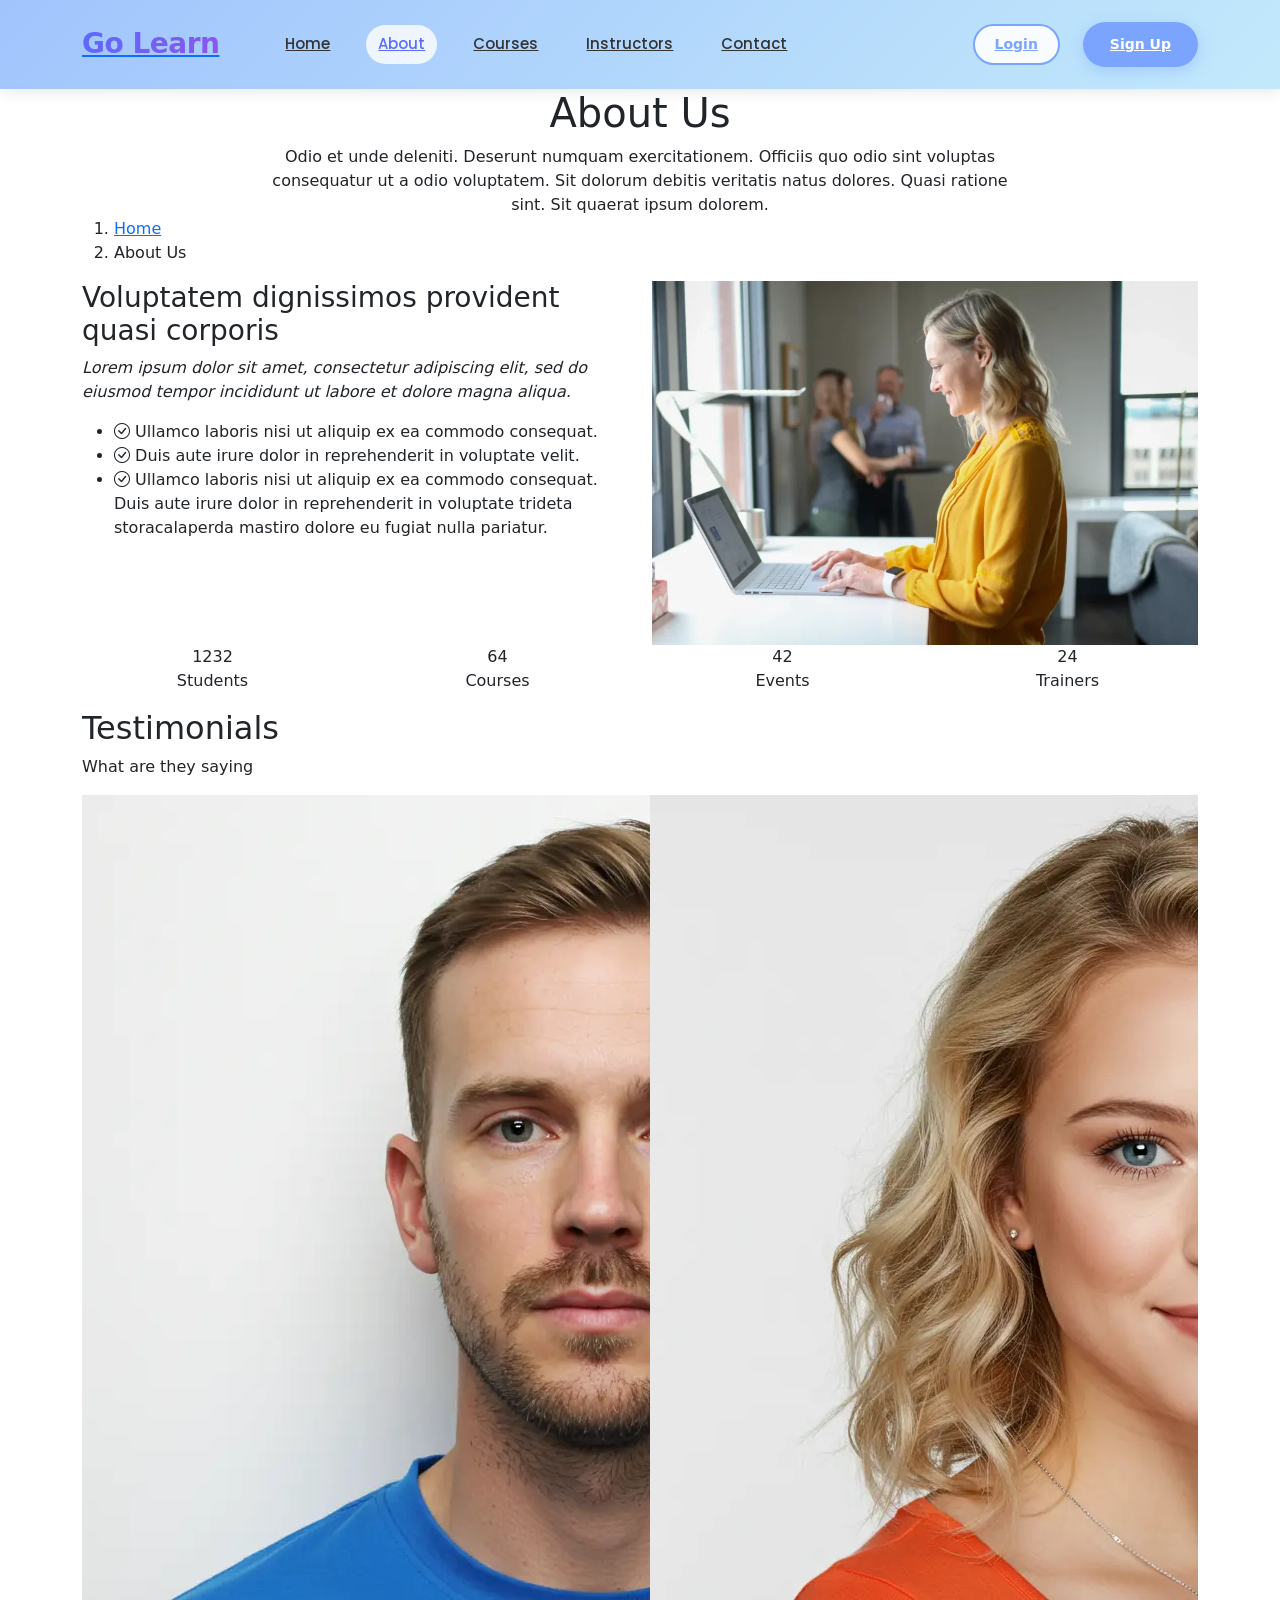
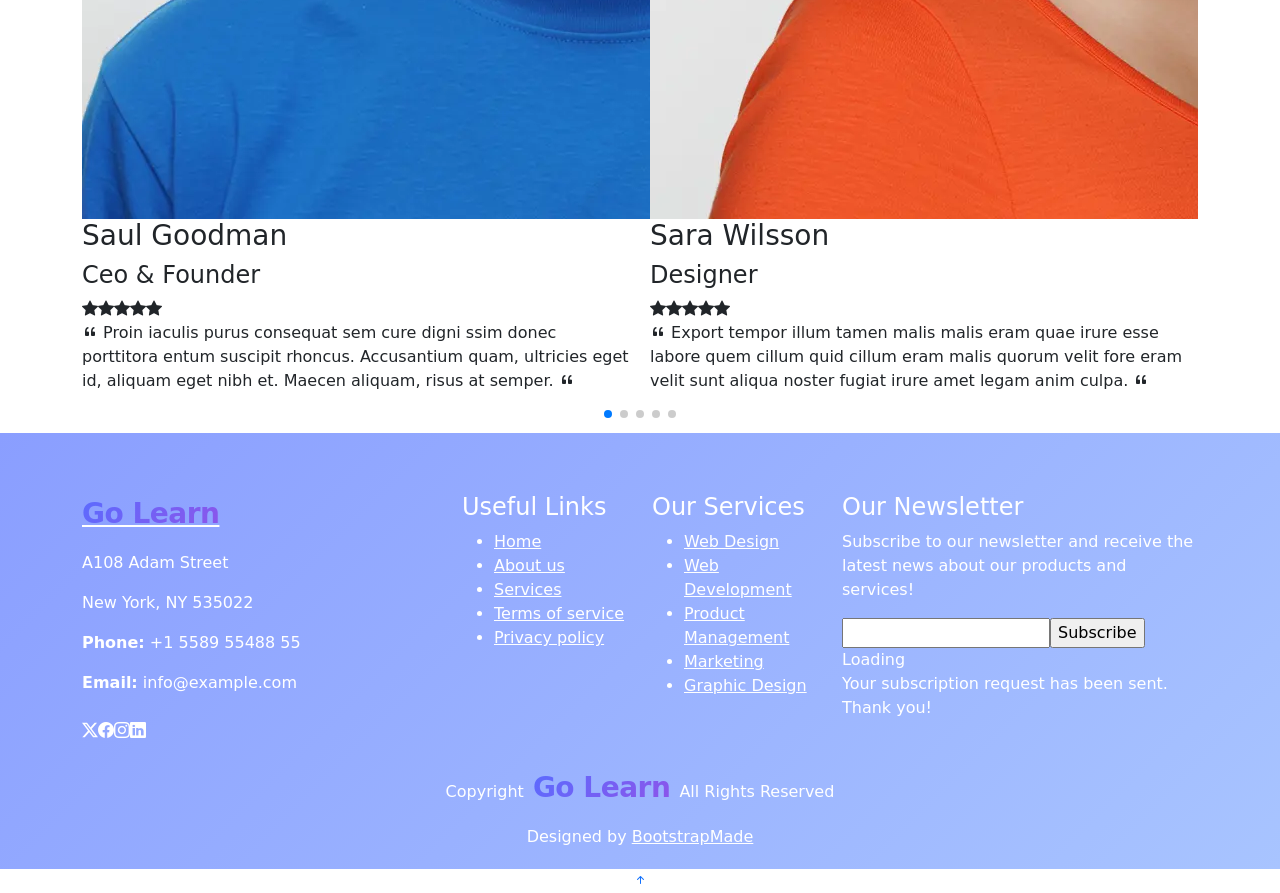
==== about.html @ d116681b "commit" ====
<!DOCTYPE html>
<html lang="en">

<head>
  <meta charset="utf-8">
  <meta content="width=device-width, initial-scale=1.0" name="viewport">
  <title>About - Mentor Bootstrap Template</title>
  <meta name="description" content="">
  <meta name="keywords" content="">

  <!-- Favicons -->
  <link href="assets/img/favicon.png" rel="icon">
  <link href="assets/img/apple-touch-icon.png" rel="apple-touch-icon">

  <!-- Fonts -->
  <link href="https://fonts.googleapis.com" rel="preconnect">
  <link href="https://fonts.gstatic.com" rel="preconnect" crossorigin>
  <link href="https://fonts.googleapis.com/css2?family=Open+Sans:ital,wght@0,300;0,400;0,500;0,600;0,700;0,800;1,300;1,400;1,500;1,600;1,700;1,800&family=Poppins:ital,wght@0,100;0,200;0,300;0,400;0,500;0,600;0,700;0,800;0,900;1,100;1,200;1,300;1,400;1,500;1,600;1,700;1,800;1,900&family=Raleway:ital,wght@0,100;0,200;0,300;0,400;0,500;0,600;0,700;0,800;0,900;1,100;1,200;1,300;1,400;1,500;1,600;1,700;1,800;1,900&display=swap" rel="stylesheet">

  <!-- Vendor CSS Files -->
  <link href="assets/vendor/bootstrap/css/bootstrap.min.css" rel="stylesheet">
  <link href="assets/vendor/bootstrap-icons/bootstrap-icons.css" rel="stylesheet">
  <link href="assets/vendor/aos/aos.css" rel="stylesheet">
  <link href="assets/vendor/glightbox/css/glightbox.min.css" rel="stylesheet">
  <link href="assets/vendor/swiper/swiper-bundle.min.css" rel="stylesheet">

  <!-- Main CSS File -->
  <link href="assets/css/main.css" rel="stylesheet">
  <!-- Custom CSS -->
  <link href="assets/css/custom.css" rel="stylesheet">

  <!-- =======================================================
  * Template Name: Mentor
  * Template URL: https://bootstrapmade.com/mentor-free-education-bootstrap-theme/
  * Updated: Jul 07 2025 with Bootstrap v5.3.7
  * Author: BootstrapMade.com
  * License: https://bootstrapmade.com/license/
  ======================================================== -->
</head>

<body class="about-page">

  <header id="header" class="header d-flex align-items-center sticky-top">
    <div class="container-fluid container-xl position-relative d-flex align-items-center">
      <a href="index.html" class="logo d-flex align-items-center">
        <h1 class="sitename">Go Learn</h1>
      </a>

      <nav id="navmenu" class="navmenu">
        <ul>
          <li><a href="index.html">Home</a></li>
          <li><a href="about.html" class="active">About</a></li>
          <li><a href="courses.html">Courses</a></li>
          <li><a href="trainers.html">Instructors</a></li>
          <li><a href="contact.html">Contact</a></li>
        </ul>
        <i class="mobile-nav-toggle d-xl-none bi bi-list"></i>
      </nav>

      <div class="header-actions">
        <a href="login.html" class="btn-login me-2">Login</a>
        <a href="register.html" class="btn-getstarted">Sign Up</a>
      </div>
    </div>
  </header>

  <!-- Navigation Script -->
  <script>
    document.addEventListener('DOMContentLoaded', function() {
      const mobileNavToggle = document.querySelector('.mobile-nav-toggle');
      const navmenu = document.getElementById('navmenu');
      
      if (mobileNavToggle && navmenu) {
        mobileNavToggle.addEventListener('click', function(e) {
          navmenu.classList.toggle('mobile-nav-active');
          this.classList.toggle('bi-list');
          this.classList.toggle('bi-x');
        });
      }
      
      // Close mobile menu when clicking on a nav link
      document.querySelectorAll('#navmenu a').forEach(navLink => {
        navLink.addEventListener('click', () => {
          if (navmenu.classList.contains('mobile-nav-active')) {
            mobileNavToggle.click();
          }
        });
      });
      
      // Set active class based on current page
      const currentPage = window.location.pathname.split('/').pop() || 'index.html';
      document.querySelectorAll('#navmenu a').forEach(link => {
        if (link.getAttribute('href') === currentPage) {
          link.classList.add('active');
        }
      });
    });
  </script>

  <main class="main">

    <!-- Page Title -->
    <div class="page-title" data-aos="fade">
      <div class="heading">
        <div class="container">
          <div class="row d-flex justify-content-center text-center">
            <div class="col-lg-8">
              <h1>About Us<br></h1>
              <p class="mb-0">Odio et unde deleniti. Deserunt numquam exercitationem. Officiis quo odio sint voluptas consequatur ut a odio voluptatem. Sit dolorum debitis veritatis natus dolores. Quasi ratione sint. Sit quaerat ipsum dolorem.</p>
            </div>
          </div>
        </div>
      </div>
      <nav class="breadcrumbs">
        <div class="container">
          <ol>
            <li><a href="index.html">Home</a></li>
            <li class="current">About Us<br></li>
          </ol>
        </div>
      </nav>
    </div><!-- End Page Title -->

    <!-- About Us Section -->
    <section id="about-us" class="section about-us">

      <div class="container">

        <div class="row gy-4">

          <div class="col-lg-6 order-1 order-lg-2" data-aos="fade-up" data-aos-delay="100">
            <img src="assets/img/about/about-1.webp" class="img-fluid" alt="">
          </div>

          <div class="col-lg-6 order-2 order-lg-1 content" data-aos="fade-up" data-aos-delay="200">
            <h3>Voluptatem dignissimos provident quasi corporis</h3>
            <p class="fst-italic">
              Lorem ipsum dolor sit amet, consectetur adipiscing elit, sed do eiusmod tempor incididunt ut labore et dolore
              magna aliqua.
            </p>
            <ul>
              <li><i class="bi bi-check-circle"></i> <span>Ullamco laboris nisi ut aliquip ex ea commodo consequat.</span></li>
              <li><i class="bi bi-check-circle"></i> <span>Duis aute irure dolor in reprehenderit in voluptate velit.</span></li>
              <li><i class="bi bi-check-circle"></i> <span>Ullamco laboris nisi ut aliquip ex ea commodo consequat. Duis aute irure dolor in reprehenderit in voluptate trideta storacalaperda mastiro dolore eu fugiat nulla pariatur.</span></li>
            </ul>
          </div>

        </div>

      </div>

    </section><!-- /About Us Section -->

    <!-- Counts Section -->
    <section id="counts" class="section counts light-background">

      <div class="container" data-aos="fade-up" data-aos-delay="100">

        <div class="row gy-4">

          <div class="col-lg-3 col-md-6">
            <div class="stats-item text-center w-100 h-100">
              <span data-purecounter-start="0" data-purecounter-end="1232" data-purecounter-duration="1" class="purecounter"></span>
              <p>Students</p>
            </div>
          </div><!-- End Stats Item -->

          <div class="col-lg-3 col-md-6">
            <div class="stats-item text-center w-100 h-100">
              <span data-purecounter-start="0" data-purecounter-end="64" data-purecounter-duration="1" class="purecounter"></span>
              <p>Courses</p>
            </div>
          </div><!-- End Stats Item -->

          <div class="col-lg-3 col-md-6">
            <div class="stats-item text-center w-100 h-100">
              <span data-purecounter-start="0" data-purecounter-end="42" data-purecounter-duration="1" class="purecounter"></span>
              <p>Events</p>
            </div>
          </div><!-- End Stats Item -->

          <div class="col-lg-3 col-md-6">
            <div class="stats-item text-center w-100 h-100">
              <span data-purecounter-start="0" data-purecounter-end="24" data-purecounter-duration="1" class="purecounter"></span>
              <p>Trainers</p>
            </div>
          </div><!-- End Stats Item -->

        </div>

      </div>

    </section><!-- /Counts Section -->

    <!-- Testimonials Section -->
    <section id="testimonials" class="testimonials section">

      <!-- Section Title -->
      <div class="container section-title" data-aos="fade-up">
        <h2>Testimonials</h2>
        <p>What are they saying</p>
      </div><!-- End Section Title -->

      <div class="container" data-aos="fade-up" data-aos-delay="100">

        <div class="swiper init-swiper">
          <script type="application/json" class="swiper-config">
            {
              "loop": true,
              "speed": 600,
              "autoplay": {
                "delay": 5000
              },
              "slidesPerView": "auto",
              "pagination": {
                "el": ".swiper-pagination",
                "type": "bullets",
                "clickable": true
              },
              "breakpoints": {
                "320": {
                  "slidesPerView": 1,
                  "spaceBetween": 40
                },
                "1200": {
                  "slidesPerView": 2,
                  "spaceBetween": 20
                }
              }
            }
          </script>
          <div class="swiper-wrapper">

            <div class="swiper-slide">
              <div class="testimonial-wrap">
                <div class="testimonial-item">
                  <img src="assets/img/person/person-m-9.webp" class="testimonial-img" alt="">
                  <h3>Saul Goodman</h3>
                  <h4>Ceo &amp; Founder</h4>
                  <div class="stars">
                    <i class="bi bi-star-fill"></i><i class="bi bi-star-fill"></i><i class="bi bi-star-fill"></i><i class="bi bi-star-fill"></i><i class="bi bi-star-fill"></i>
                  </div>
                  <p>
                    <i class="bi bi-quote quote-icon-left"></i>
                    <span>Proin iaculis purus consequat sem cure digni ssim donec porttitora entum suscipit rhoncus. Accusantium quam, ultricies eget id, aliquam eget nibh et. Maecen aliquam, risus at semper.</span>
                    <i class="bi bi-quote quote-icon-right"></i>
                  </p>
                </div>
              </div>
            </div><!-- End testimonial item -->

            <div class="swiper-slide">
              <div class="testimonial-wrap">
                <div class="testimonial-item">
                  <img src="assets/img/person/person-f-5.webp" class="testimonial-img" alt="">
                  <h3>Sara Wilsson</h3>
                  <h4>Designer</h4>
                  <div class="stars">
                    <i class="bi bi-star-fill"></i><i class="bi bi-star-fill"></i><i class="bi bi-star-fill"></i><i class="bi bi-star-fill"></i><i class="bi bi-star-fill"></i>
                  </div>
                  <p>
                    <i class="bi bi-quote quote-icon-left"></i>
                    <span>Export tempor illum tamen malis malis eram quae irure esse labore quem cillum quid cillum eram malis quorum velit fore eram velit sunt aliqua noster fugiat irure amet legam anim culpa.</span>
                    <i class="bi bi-quote quote-icon-right"></i>
                  </p>
                </div>
              </div>
            </div><!-- End testimonial item -->

            <div class="swiper-slide">
              <div class="testimonial-wrap">
                <div class="testimonial-item">
                  <img src="assets/img/person/person-f-12.webp" class="testimonial-img" alt="">
                  <h3>Jena Karlis</h3>
                  <h4>Store Owner</h4>
                  <div class="stars">
                    <i class="bi bi-star-fill"></i><i class="bi bi-star-fill"></i><i class="bi bi-star-fill"></i><i class="bi bi-star-fill"></i><i class="bi bi-star-fill"></i>
                  </div>
                  <p>
                    <i class="bi bi-quote quote-icon-left"></i>
                    <span>Enim nisi quem export duis labore cillum quae magna enim sint quorum nulla quem veniam duis minim tempor labore quem eram duis noster aute amet eram fore quis sint minim.</span>
                    <i class="bi bi-quote quote-icon-right"></i>
                  </p>
                </div>
              </div>
            </div><!-- End testimonial item -->

            <div class="swiper-slide">
              <div class="testimonial-wrap">
                <div class="testimonial-item">
                  <img src="assets/img/person/person-m-12.webp" class="testimonial-img" alt="">
                  <h3>Matt Brandon</h3>
                  <h4>Freelancer</h4>
                  <div class="stars">
                    <i class="bi bi-star-fill"></i><i class="bi bi-star-fill"></i><i class="bi bi-star-fill"></i><i class="bi bi-star-fill"></i><i class="bi bi-star-fill"></i>
                  </div>
                  <p>
                    <i class="bi bi-quote quote-icon-left"></i>
                    <span>Fugiat enim eram quae cillum dolore dolor amet nulla culpa multos export minim fugiat minim velit minim dolor enim duis veniam ipsum anim magna sunt elit fore quem dolore labore illum veniam.</span>
                    <i class="bi bi-quote quote-icon-right"></i>
                  </p>
                </div>
              </div>
            </div><!-- End testimonial item -->

            <div class="swiper-slide">
              <div class="testimonial-wrap">
                <div class="testimonial-item">
                  <img src="assets/img/person/person-m-13.webp" class="testimonial-img" alt="">
                  <h3>John Larson</h3>
                  <h4>Entrepreneur</h4>
                  <div class="stars">
                    <i class="bi bi-star-fill"></i><i class="bi bi-star-fill"></i><i class="bi bi-star-fill"></i><i class="bi bi-star-fill"></i><i class="bi bi-star-fill"></i>
                  </div>
                  <p>
                    <i class="bi bi-quote quote-icon-left"></i>
                    <span>Quis quorum aliqua sint quem legam fore sunt eram irure aliqua veniam tempor noster veniam enim culpa labore duis sunt culpa nulla illum cillum fugiat legam esse veniam culpa fore nisi cillum quid.</span>
                    <i class="bi bi-quote quote-icon-right"></i>
                  </p>
                </div>
              </div>
            </div><!-- End testimonial item -->

          </div>
          <div class="swiper-pagination"></div>
        </div>

      </div>

    </section><!-- /Testimonials Section -->

  </main>

  <footer id="footer" class="footer position-relative light-background">

    <div class="container footer-top">
      <div class="row gy-4">
        <div class="col-lg-4 col-md-6 footer-about">
          <a href="index.html" class="logo d-flex align-items-center">
            <span class="sitename">Go Learn</span>
          </a>
          <div class="footer-contact pt-3">
            <p>A108 Adam Street</p>
            <p>New York, NY 535022</p>
            <p class="mt-3"><strong>Phone:</strong> <span>+1 5589 55488 55</span></p>
            <p><strong>Email:</strong> <span>info@example.com</span></p>
          </div>
          <div class="social-links d-flex mt-4">
            <a href=""><i class="bi bi-twitter-x"></i></a>
            <a href=""><i class="bi bi-facebook"></i></a>
            <a href=""><i class="bi bi-instagram"></i></a>
            <a href=""><i class="bi bi-linkedin"></i></a>
          </div>
        </div>

        <div class="col-lg-2 col-md-3 footer-links">
          <h4>Useful Links</h4>
          <ul>
            <li><a href="#">Home</a></li>
            <li><a href="#">About us</a></li>
            <li><a href="#">Services</a></li>
            <li><a href="#">Terms of service</a></li>
            <li><a href="#">Privacy policy</a></li>
          </ul>
        </div>

        <div class="col-lg-2 col-md-3 footer-links">
          <h4>Our Services</h4>
          <ul>
            <li><a href="#">Web Design</a></li>
            <li><a href="#">Web Development</a></li>
            <li><a href="#">Product Management</a></li>
            <li><a href="#">Marketing</a></li>
            <li><a href="#">Graphic Design</a></li>
          </ul>
        </div>

        <div class="col-lg-4 col-md-12 footer-newsletter">
          <h4>Our Newsletter</h4>
          <p>Subscribe to our newsletter and receive the latest news about our products and services!</p>
          <form action="forms/newsletter.php" method="post" class="php-email-form">
            <div class="newsletter-form"><input type="email" name="email"><input type="submit" value="Subscribe"></div>
            <div class="loading">Loading</div>
            <div class="error-message"></div>
            <div class="sent-message">Your subscription request has been sent. Thank you!</div>
          </form>
        </div>

      </div>
    </div>

    <div class="container copyright text-center mt-4">
      <p> <span>Copyright</span> <strong class="px-1 sitename">Go Learn</strong> <span>All Rights Reserved</span></p>
      <div class="credits">
        <!-- All the links in the footer should remain intact. -->
        <!-- You can delete the links only if you've purchased the pro version. -->
        <!-- Licensing information: https://bootstrapmade.com/license/ -->
        <!-- Purchase the pro version with working PHP/AJAX contact form: [buy-url] -->
        Designed by <a href="https://bootstrapmade.com/">BootstrapMade</a>
      </div>
    </div>

  </footer>

  <!-- Scroll Top -->
  <a href="#" id="scroll-top" class="scroll-top d-flex align-items-center justify-content-center"><i class="bi bi-arrow-up-short"></i></a>

  <!-- Preloader -->
  <div id="preloader"></div>

  <!-- Vendor JS Files -->
  <script src="assets/vendor/bootstrap/js/bootstrap.bundle.min.js"></script>
  <script src="assets/vendor/php-email-form/validate.js"></script>
  <script src="assets/vendor/aos/aos.js"></script>
  <script src="assets/vendor/glightbox/js/glightbox.min.js"></script>
  <script src="assets/vendor/purecounter/purecounter_vanilla.js"></script>
  <script src="assets/vendor/swiper/swiper-bundle.min.js"></script>

  <!-- Main JS File -->
  <script src="assets/js/main.js"></script>

</body>

</html>
---- assets/css/main.css ----
/**
* Template Name: Mentor
* Template URL: https://bootstrapmade.com/mentor-free-education-bootstrap-theme/
* Updated: Jul 07 2025 with Bootstrap v5.3.7
* Author: BootstrapMade.com
* License: https://bootstrapmade.com/license/
*/

/*--------------------------------------------------------------
# Font & Color Variables
# Help: https://bootstrapmade.com/color-system/
--------------------------------------------------------------*/
/* Fonts */
:root {
  --default-font: "Open Sans",  system-ui, -apple-system, "Segoe UI", Roboto, "Helvetica Neue", Arial, "Noto Sans", "Liberation Sans", sans-serif, "Apple Color Emoji", "Segoe UI Emoji", "Segoe UI Symbol", "Noto Color Emoji";
  --heading-font: "Raleway",  sans-serif;
  --nav-font: "Poppins",  sans-serif;
}

/* Global Colors - The following color variables are used throughout the website. Updating them here will change the color scheme of the entire website */
:root { 
  --background-color: #ffffff; /* Background color for the entire website, including individual sections */
  --default-color: #444444; /* Default color used for the majority of the text content across the entire website */
  --heading-color: #37423b; /* Color for headings, subheadings and title throughout the website */
  --accent-color: #5fcf80; /* Accent color that represents your brand on the website. It's used for buttons, links, and other elements that need to stand out */
  --surface-color: #ffffff; /* The surface color is used as a background of boxed elements within sections, such as cards, icon boxes, or other elements that require a visual separation from the global background. */
  --contrast-color: #ffffff; /* Contrast color for text, ensuring readability against backgrounds of accent, heading, or default colors. */
}

/* Nav Menu Colors - The following color variables are used specifically for the navigation menu. They are separate from the global colors to allow for more customization options */
:root {
  --nav-color: #272828;  /* The default color of the main navmenu links */
  --nav-hover-color: #5fcf80; /* Applied to main navmenu links when they are hovered over or active */
  --nav-mobile-background-color: #ffffff; /* Used as the background color for mobile navigation menu */
  --nav-dropdown-background-color: #ffffff; /* Used as the background color for dropdown items that appear when hovering over primary navigation items */
  --nav-dropdown-color: #272828; /* Used for navigation links of the dropdown items in the navigation menu. */
  --nav-dropdown-hover-color: #5fcf80; /* Similar to --nav-hover-color, this color is applied to dropdown navigation links when they are hovered over. */
}

/* Color Presets - These classes override global colors when applied to any section or element, providing reuse of the sam color scheme. */

.light-background {
  --background-color: #f9f9f9;
  --surface-color: #ffffff;
}

.dark-background {
  --background-color: #060606;
  --default-color: #ffffff;
  --heading-color: #ffffff;
  --surface-color: #252525;
  --contrast-color: #ffffff;
}

/* Smooth scroll */
:root {
  scroll-behavior: smooth;
}

/*--------------------------------------------------------------
# General Styling & Shared Classes
--------------------------------------------------------------*/
body {
  color: var(--default-color);
  background-color: var(--background-color);
  font-family: var(--default-font);
}

a {
  color: var(--accent-color);
  text-decoration: none;
  transition: 0.3s;
}

a:hover {
  color: color-mix(in srgb, var(--accent-color), transparent 25%);
  text-decoration: none;
}

h1,
h2,
h3,
h4,
h5,
h6 {
  color: var(--heading-color);
  font-family: var(--heading-font);
}

/* PHP Email Form Messages
------------------------------*/
.php-email-form .error-message {
  display: none;
  background: #df1529;
  color: #ffffff;
  text-align: left;
  padding: 15px;
  margin-bottom: 24px;
  font-weight: 600;
}

.php-email-form .sent-message {
  display: none;
  color: #ffffff;
  background: #059652;
  text-align: center;
  padding: 15px;
  margin-bottom: 24px;
  font-weight: 600;
}

.php-email-form .loading {
  display: none;
  background: var(--surface-color);
  text-align: center;
  padding: 15px;
  margin-bottom: 24px;
}

.php-email-form .loading:before {
  content: "";
  display: inline-block;
  border-radius: 50%;
  width: 24px;
  height: 24px;
  margin: 0 10px -6px 0;
  border: 3px solid var(--accent-color);
  border-top-color: var(--surface-color);
  animation: php-email-form-loading 1s linear infinite;
}

@keyframes php-email-form-loading {
  0% {
    transform: rotate(0deg);
  }

  100% {
    transform: rotate(360deg);
  }
}

/* Pulsating Play Button
------------------------------*/
.pulsating-play-btn {
  width: 94px;
  height: 94px;
  background: radial-gradient(var(--accent-color) 50%, color-mix(in srgb, var(--accent-color), transparent 75%) 52%);
  border-radius: 50%;
  display: block;
  position: relative;
  overflow: hidden;
}

.pulsating-play-btn:before {
  content: "";
  position: absolute;
  width: 120px;
  height: 120px;
  animation-delay: 0s;
  animation: pulsate-play-btn 2s;
  animation-direction: forwards;
  animation-iteration-count: infinite;
  animation-timing-function: steps;
  opacity: 1;
  border-radius: 50%;
  border: 5px solid color-mix(in srgb, var(--accent-color), transparent 30%);
  top: -15%;
  left: -15%;
  background: rgba(198, 16, 0, 0);
}

.pulsating-play-btn:after {
  content: "";
  position: absolute;
  left: 50%;
  top: 50%;
  transform: translateX(-40%) translateY(-50%);
  width: 0;
  height: 0;
  border-top: 10px solid transparent;
  border-bottom: 10px solid transparent;
  border-left: 15px solid #fff;
  z-index: 100;
  transition: all 400ms cubic-bezier(0.55, 0.055, 0.675, 0.19);
}

.pulsating-play-btn:hover:before {
  content: "";
  position: absolute;
  left: 50%;
  top: 50%;
  transform: translateX(-40%) translateY(-50%);
  width: 0;
  height: 0;
  border: none;
  border-top: 10px solid transparent;
  border-bottom: 10px solid transparent;
  border-left: 15px solid #fff;
  z-index: 200;
  animation: none;
  border-radius: 0;
}

.pulsating-play-btn:hover:after {
  border-left: 15px solid var(--accent-color);
  transform: scale(20);
}

@keyframes pulsate-play-btn {
  0% {
    transform: scale(0.6, 0.6);
    opacity: 1;
  }

  100% {
    transform: scale(1, 1);
    opacity: 0;
  }
}

/*--------------------------------------------------------------
# Global Header
--------------------------------------------------------------*/
.header {
  color: var(--default-color);
  background-color: var(--background-color);
  padding: 15px 0;
  transition: all 0.5s;
  z-index: 997;
}

.header .logo {
  line-height: 1;
}

.header .logo img {
  max-height: 36px;
  margin-right: 8px;
}

.header .logo h1 {
  font-weight: 700;
  font-size: 30px;
  margin: 0;
  letter-spacing: 1px;
  text-transform: uppercase;
  color: var(--accent-color);
}

.header .btn-getstarted,
.header .btn-getstarted:focus {
  color: var(--contrast-color);
  background: var(--accent-color);
  font-size: 14px;
  padding: 8px 25px;
  margin: 0 0 0 30px;
  border-radius: 50px;
  transition: 0.3s;
}

.header .btn-getstarted:hover,
.header .btn-getstarted:focus:hover {
  color: var(--contrast-color);
  background: color-mix(in srgb, var(--accent-color), transparent 15%);
}

@media (max-width: 1200px) {
  .header .logo {
    order: 1;
  }

  .header .btn-getstarted {
    order: 2;
    margin: 0 15px 0 0;
    padding: 6px 15px;
  }

  .header .navmenu {
    order: 3;
  }
}

.scrolled .header {
  box-shadow: 0px 0 18px rgba(0, 0, 0, 0.1);
}

/*--------------------------------------------------------------
# Navigation Menu
--------------------------------------------------------------*/
/* Navmenu - Desktop */
@media (min-width: 1200px) {
  .navmenu {
    padding: 0;
  }

  .navmenu ul {
    margin: 0;
    padding: 0;
    display: flex;
    list-style: none;
    align-items: center;
  }

  .navmenu li {
    position: relative;
  }

  .navmenu a,
  .navmenu a:focus {
    color: var(--nav-color);
    padding: 18px 15px;
    font-size: 16px;
    font-family: var(--nav-font);
    font-weight: 400;
    display: flex;
    align-items: center;
    justify-content: space-between;
    white-space: nowrap;
    transition: 0.3s;
  }

  .navmenu a i,
  .navmenu a:focus i {
    font-size: 12px;
    line-height: 0;
    margin-left: 5px;
    transition: 0.3s;
  }

  .navmenu li:last-child a {
    padding-right: 0;
  }

  .navmenu li:hover>a,
  .navmenu .active,
  .navmenu .active:focus {
    color: var(--nav-hover-color);
  }

  .navmenu .dropdown ul {
    margin: 0;
    padding: 10px 0;
    background: var(--nav-dropdown-background-color);
    display: block;
    position: absolute;
    visibility: hidden;
    left: 14px;
    top: 130%;
    opacity: 0;
    transition: 0.3s;
    border-radius: 4px;
    z-index: 99;
    box-shadow: 0px 0px 30px rgba(0, 0, 0, 0.1);
  }

  .navmenu .dropdown ul li {
    min-width: 200px;
  }

  .navmenu .dropdown ul a {
    padding: 10px 20px;
    font-size: 15px;
    text-transform: none;
    color: var(--nav-dropdown-color);
  }

  .navmenu .dropdown ul a i {
    font-size: 12px;
  }

  .navmenu .dropdown ul a:hover,
  .navmenu .dropdown ul .active:hover,
  .navmenu .dropdown ul li:hover>a {
    color: var(--nav-dropdown-hover-color);
  }

  .navmenu .dropdown:hover>ul {
    opacity: 1;
    top: 100%;
    visibility: visible;
  }

  .navmenu .dropdown .dropdown ul {
    top: 0;
    left: -90%;
    visibility: hidden;
  }

  .navmenu .dropdown .dropdown:hover>ul {
    opacity: 1;
    top: 0;
    left: -100%;
    visibility: visible;
  }
}

/* Navmenu - Mobile */
@media (max-width: 1199px) {
  .mobile-nav-toggle {
    color: var(--nav-color);
    font-size: 28px;
    line-height: 0;
    margin-right: 10px;
    cursor: pointer;
    transition: color 0.3s;
  }

  .navmenu {
    padding: 0;
    z-index: 9997;
  }

  .navmenu ul {
    display: none;
    list-style: none;
    position: absolute;
    inset: 60px 20px 20px 20px;
    padding: 10px 0;
    margin: 0;
    border-radius: 6px;
    background-color: var(--nav-mobile-background-color);
    border: 1px solid color-mix(in srgb, var(--default-color), transparent 90%);
    box-shadow: none;
    overflow-y: auto;
    transition: 0.3s;
    z-index: 9998;
  }

  .navmenu a,
  .navmenu a:focus {
    color: var(--nav-dropdown-color);
    padding: 10px 20px;
    font-family: var(--nav-font);
    font-size: 17px;
    font-weight: 500;
    display: flex;
    align-items: center;
    justify-content: space-between;
    white-space: nowrap;
    transition: 0.3s;
  }

  .navmenu a i,
  .navmenu a:focus i {
    font-size: 12px;
    line-height: 0;
    margin-left: 5px;
    width: 30px;
    height: 30px;
    display: flex;
    align-items: center;
    justify-content: center;
    border-radius: 50%;
    transition: 0.3s;
    background-color: color-mix(in srgb, var(--accent-color), transparent 90%);
  }

  .navmenu a i:hover,
  .navmenu a:focus i:hover {
    background-color: var(--accent-color);
    color: var(--contrast-color);
  }

  .navmenu a:hover,
  .navmenu .active,
  .navmenu .active:focus {
    color: var(--nav-dropdown-hover-color);
  }

  .navmenu .active i,
  .navmenu .active:focus i {
    background-color: var(--accent-color);
    color: var(--contrast-color);
    transform: rotate(180deg);
  }

  .navmenu .dropdown ul {
    position: static;
    display: none;
    z-index: 99;
    padding: 10px 0;
    margin: 10px 20px;
    background-color: var(--nav-dropdown-background-color);
    transition: all 0.5s ease-in-out;
  }

  .navmenu .dropdown ul ul {
    background-color: rgba(33, 37, 41, 0.1);
  }

  .navmenu .dropdown>.dropdown-active {
    display: block;
    background-color: rgba(33, 37, 41, 0.03);
  }

  .mobile-nav-active {
    overflow: hidden;
  }

  .mobile-nav-active .mobile-nav-toggle {
    color: #fff;
    position: absolute;
    font-size: 32px;
    top: 15px;
    right: 15px;
    margin-right: 0;
    z-index: 9999;
  }

  .mobile-nav-active .navmenu {
    position: fixed;
    overflow: hidden;
    inset: 0;
    background: rgba(33, 37, 41, 0.8);
    transition: 0.3s;
  }

  .mobile-nav-active .navmenu>ul {
    display: block;
  }
}

/*--------------------------------------------------------------
# Global Footer
--------------------------------------------------------------*/
.footer {
  color: var(--default-color);
  background-color: var(--background-color);
  font-size: 14px;
  padding-bottom: 50px;
  position: relative;
}

.footer .footer-top {
  padding-top: 50px;
}

.footer .footer-about .logo {
  margin-bottom: 0;
}

.footer .footer-about .logo img {
  max-height: 40px;
  margin-right: 6px;
}

.footer .footer-about .logo span {
  font-size: 26px;
  font-weight: 700;
  letter-spacing: 1px;
  font-family: var(--heading-font);
  color: var(--heading-color);
}

.footer .footer-about p {
  font-size: 14px;
  font-family: var(--heading-font);
}

.footer .social-links a {
  display: flex;
  align-items: center;
  justify-content: center;
  width: 40px;
  height: 40px;
  border-radius: 50%;
  border: 1px solid color-mix(in srgb, var(--default-color), transparent 50%);
  font-size: 16px;
  color: color-mix(in srgb, var(--default-color), transparent 30%);
  margin-right: 10px;
  transition: 0.3s;
}

.footer .social-links a:hover {
  color: var(--accent-color);
  border-color: var(--accent-color);
}

.footer h4 {
  font-size: 16px;
  font-weight: bold;
  position: relative;
  padding-bottom: 12px;
}

.footer .footer-links {
  margin-bottom: 30px;
}

.footer .footer-links ul {
  list-style: none;
  padding: 0;
  margin: 0;
}

.footer .footer-links ul i {
  padding-right: 2px;
  font-size: 12px;
  line-height: 0;
}

.footer .footer-links ul li {
  padding: 10px 0;
  display: flex;
  align-items: center;
}

.footer .footer-links ul li:first-child {
  padding-top: 0;
}

.footer .footer-links ul a {
  color: color-mix(in srgb, var(--default-color), transparent 30%);
  display: inline-block;
  line-height: 1;
}

.footer .footer-links ul a:hover {
  color: var(--accent-color);
}

.footer .footer-contact p {
  margin-bottom: 5px;
}

.footer .footer-newsletter .newsletter-form {
  margin-top: 30px;
  margin-bottom: 15px;
  padding: 6px 8px;
  position: relative;
  border-radius: 50px;
  border: 1px solid color-mix(in srgb, var(--default-color), transparent 80%);
  display: flex;
  background-color: var(--surface-color);
  transition: 0.3s;
}

.footer .footer-newsletter .newsletter-form:focus-within {
  border-color: var(--accent-color);
}

.footer .footer-newsletter .newsletter-form input[type=email] {
  border: 0;
  padding: 4px 8px;
  width: 100%;
  background-color: var(--surface-color);
  color: var(--default-color);
}

.footer .footer-newsletter .newsletter-form input[type=email]:focus-visible {
  outline: none;
}

.footer .footer-newsletter .newsletter-form input[type=submit] {
  border: 0;
  font-size: 16px;
  padding: 0 20px 2px 20px;
  margin: -7px -8px -7px 0;
  background: var(--accent-color);
  color: var(--contrast-color);
  transition: 0.3s;
  border-radius: 50px;
}

.footer .footer-newsletter .newsletter-form input[type=submit]:hover {
  background: color-mix(in srgb, var(--accent-color), transparent 20%);
}

.footer .copyright {
  padding-top: 25px;
  padding-bottom: 25px;
  background-color: color-mix(in srgb, var(--default-color), transparent 95%);
}

.footer .copyright p {
  margin-bottom: 0;
}

.footer .credits {
  margin-top: 6px;
  font-size: 13px;
}

/*--------------------------------------------------------------
# Preloader
--------------------------------------------------------------*/
#preloader {
  position: fixed;
  inset: 0;
  z-index: 999999;
  overflow: hidden;
  background: var(--background-color);
  transition: all 0.6s ease-out;
}

#preloader:before {
  content: "";
  position: fixed;
  top: calc(50% - 30px);
  left: calc(50% - 30px);
  border: 6px solid #ffffff;
  border-color: var(--accent-color) transparent var(--accent-color) transparent;
  border-radius: 50%;
  width: 60px;
  height: 60px;
  animation: animate-preloader 1.5s linear infinite;
}

@keyframes animate-preloader {
  0% {
    transform: rotate(0deg);
  }

  100% {
    transform: rotate(360deg);
  }
}

/*--------------------------------------------------------------
# Scroll Top Button
--------------------------------------------------------------*/
.scroll-top {
  position: fixed;
  visibility: hidden;
  opacity: 0;
  right: 15px;
  bottom: -15px;
  z-index: 99999;
  background-color: var(--accent-color);
  width: 44px;
  height: 44px;
  border-radius: 50px;
  transition: all 0.4s;
}

.scroll-top i {
  font-size: 24px;
  color: var(--contrast-color);
  line-height: 0;
}

.scroll-top:hover {
  background-color: color-mix(in srgb, var(--accent-color), transparent 20%);
  color: var(--contrast-color);
}

.scroll-top.active {
  visibility: visible;
  opacity: 1;
  bottom: 15px;
}

/*--------------------------------------------------------------
# Disable aos animation delay on mobile devices
--------------------------------------------------------------*/
@media screen and (max-width: 768px) {
  [data-aos-delay] {
    transition-delay: 0 !important;
  }
}

/*--------------------------------------------------------------
# Global Page Titles & Breadcrumbs
--------------------------------------------------------------*/
.page-title {
  --default-color: var(--contrast-color);
  --background-color: var(--accent-color);
  --heading-color: var(--contrast-color);
  color: var(--default-color);
  background-color: var(--background-color);
  position: relative;
}

.page-title .heading {
  padding: 80px 0;
  border-top: 1px solid color-mix(in srgb, var(--default-color), transparent 90%);
}

.page-title .heading h1 {
  font-size: 38px;
  font-weight: 700;
}

.page-title nav {
  background-color: color-mix(in srgb, var(--accent-color) 90%, black 5%);
  padding: 20px 0;
}

.page-title nav a {
  color: var(--default-color);
}

.page-title nav ol {
  display: flex;
  flex-wrap: wrap;
  list-style: none;
  margin: 0;
  font-size: 16px;
  font-weight: 600;
}

.page-title nav ol li+li {
  padding-left: 10px;
}

.page-title nav ol li+li::before {
  content: "/";
  display: inline-block;
  padding-right: 10px;
  color: color-mix(in srgb, var(--default-color), transparent 70%);
}

/*--------------------------------------------------------------
# Global Sections
--------------------------------------------------------------*/
section,
.section {
  color: var(--default-color);
  background-color: var(--background-color);
  padding: 60px 0;
  scroll-margin-top: 900px;
  overflow: clip;
}

@media (max-width: 1199px) {

  section,
  .section {
    scroll-margin-top: 66px;
  }
}

/*--------------------------------------------------------------
# Global Section Titles
--------------------------------------------------------------*/
.section-title {
  padding-bottom: 60px;
  position: relative;
}

.section-title h2 {
  font-size: 14px;
  font-weight: 500;
  padding: 0;
  line-height: 1px;
  margin: 0;
  letter-spacing: 1.5px;
  text-transform: uppercase;
  color: color-mix(in srgb, var(--default-color), transparent 50%);
  position: relative;
}

.section-title h2::after {
  content: "";
  width: 120px;
  height: 1px;
  display: inline-block;
  background: var(--accent-color);
  margin: 4px 10px;
}

.section-title p {
  color: var(--heading-color);
  margin: 0;
  font-size: 36px;
  font-weight: 700;
  font-family: var(--nav-font);
  text-transform: uppercase;
}

/*--------------------------------------------------------------
# Hero Section
--------------------------------------------------------------*/
.hero {
  width: 100%;
  min-height: 80vh;
  position: relative;
  padding: 80px 0;
  display: flex;
  align-items: center;
  justify-content: center;
  color: var(--default-color);
}

.hero img {
  position: absolute;
  inset: 0;
  display: block;
  width: 100%;
  height: 100%;
  object-fit: cover;
  z-index: 1;
}

.hero:before {
  content: "";
  background: color-mix(in srgb, var(--background-color), transparent 60%);
  position: absolute;
  inset: 0;
  z-index: 2;
}

.hero .container {
  position: relative;
  z-index: 3;
}

.hero h2 {
  margin: 0;
  font-size: 48px;
  font-weight: 700;
}

.hero p {
  color: color-mix(in srgb, var(--default-color), transparent 20%);
  margin: 10px 0 0 0;
  font-size: 24px;
}

.hero .btn-get-started {
  font-weight: 500;
  font-size: 15px;
  letter-spacing: 1px;
  display: inline-block;
  padding: 8px 35px 10px 35px;
  border-radius: 50px;
  transition: 0.4s;
  margin-top: 30px;
  border: 2px solid var(--default-color);
  color: var(--default-color);
}

.hero .btn-get-started:hover {
  background: var(--accent-color);
  border: 2px solid var(--accent-color);
}

@media (max-width: 768px) {
  .hero h2 {
    font-size: 32px;
  }

  .hero p {
    font-size: 18px;
  }
}

/*--------------------------------------------------------------
# About Section
--------------------------------------------------------------*/
.about .content h3 {
  font-size: 2rem;
  font-weight: 700;
}

.about .content ul {
  list-style: none;
  padding: 0;
}

.about .content ul li {
  padding-bottom: 10px;
}

.about .content ul i {
  font-size: 1.25rem;
  margin-right: 4px;
  color: var(--accent-color);
}

.about .content p:last-child {
  margin-bottom: 0;
}

.about .content .read-more {
  background: var(--accent-color);
  color: var(--contrast-color);
  font-family: var(--heading-font);
  font-weight: 500;
  font-size: 15px;
  letter-spacing: 1px;
  padding: 10px 24px 12px 24px;
  border-radius: 50px;
  transition: 0.3s;
  display: inline-flex;
  align-items: center;
  justify-content: center;
}

.about .content .read-more i {
  font-size: 18px;
  margin-left: 5px;
  line-height: 0;
  transition: 0.3s;
}

.about .content .read-more:hover {
  background: color-mix(in srgb, var(--accent-color), transparent 20%);
  padding-right: 19px;
}

.about .content .read-more:hover i {
  margin-left: 10px;
}

/*--------------------------------------------------------------
# Counts Section
--------------------------------------------------------------*/
.counts {
  padding: 25px 0;
}

.counts .stats-item {
  padding: 30px;
  width: 100%;
}

.counts .stats-item span {
  font-size: 48px;
  display: block;
  color: var(--accent-color);
  font-weight: 700;
}

.counts .stats-item p {
  color: color-mix(in srgb, var(--default-color), transparent 40%);
  padding: 0;
  margin: 0;
  font-family: var(--heading-font);
  font-size: 15px;
  font-weight: 600;
}

/*--------------------------------------------------------------
# Why Us Section
--------------------------------------------------------------*/
.why-us .why-box {
  color: var(--contrast-color);
  background: var(--accent-color);
  padding: 30px;
}

.why-us .why-box h3 {
  color: var(--contrast-color);
  font-weight: 700;
  font-size: 34px;
  margin-bottom: 30px;
}

.why-us .why-box p {
  margin-bottom: 30px;
}

.why-us .why-box .more-btn {
  display: inline-block;
  background: color-mix(in srgb, var(--contrast-color), transparent 85%);
  padding: 8px 40px 10px 40px;
  color: var(--contrast-color);
  transition: all ease-in-out 0.4s;
  border-radius: 50px;
}

.why-us .why-box .more-btn i {
  font-size: 14px;
}

.why-us .why-box .more-btn:hover {
  color: var(--accent-color);
  background: var(--surface-color);
}

.why-us .icon-box {
  background-color: var(--surface-color);
  text-align: center;
  padding: 40px 30px;
  width: 100%;
  height: 100%;
  border: 1px solid color-mix(in srgb, var(--default-color), transparent 90%);
}

.why-us .icon-box i {
  color: var(--accent-color);
  font-size: 32px;
  margin-bottom: 30px;
  background: color-mix(in srgb, var(--accent-color), transparent 95%);
  border-radius: 50px;
  display: flex;
  align-items: center;
  justify-content: center;
  width: 72px;
  height: 72px;
  transition: 0.3s;
}

.why-us .icon-box h4 {
  font-size: 20px;
  font-weight: 700;
  margin: 0 0 30px 0;
}

.why-us .icon-box p {
  font-size: 15px;
  color: color-mix(in srgb, var(--default-color), transparent 30%);
}

.why-us .icon-box:hover i {
  color: var(--contrast-color);
  background: var(--accent-color);
}

/*--------------------------------------------------------------
# Features Section
--------------------------------------------------------------*/
.features {
  padding: 10px 0;
}

.features .features-item {
  background-color: var(--surface-color);
  display: flex;
  align-items: center;
  padding: 20px;
  transition: 0.3s;
  border: 1px solid color-mix(in srgb, var(--default-color), transparent 90%);
  position: relative;
}

.features .features-item i {
  font-size: 32px;
  padding-right: 10px;
  line-height: 0;
}

.features .features-item h3 {
  font-weight: 700;
  margin: 0;
  padding: 0;
  line-height: 1;
  font-size: 16px;
}

.features .features-item h3 a {
  color: var(--heading-color);
  transition: 0.3s;
}

.features .features-item:hover {
  border-color: var(--accent-color);
}

.features .features-item:hover h3 a {
  color: var(--accent-color);
}

/*--------------------------------------------------------------
# Courses Section
--------------------------------------------------------------*/
.courses .course-item {
  background-color: var(--surface-color);
  border: 1px solid color-mix(in srgb, var(--default-color), transparent 90%);
  border-radius: 5px;
}

.courses .course-content {
  padding: 15px;
}

.courses .course-content h3 {
  font-weight: 700;
  font-size: 20px;
}

.courses .course-content h3 a {
  color: var(--heading-color);
  transition: 0.3s;
}

.courses .course-content h3 a:hover {
  color: var(--accent-color);
}

.courses .course-content .category {
  background: var(--accent-color);
  color: var(--contrast-color);
  font-size: 14px;
  padding: 6px 14px;
  margin: 0;
  border-radius: 5px;
}

.courses .course-content .price {
  margin: 0;
  font-weight: 700;
  font-size: 18px;
  color: color-mix(in srgb, var(--default-color), transparent 20%);
}

.courses .course-content .description {
  font-size: 14px;
  color: color-mix(in srgb, var(--default-color), transparent 20%);
}

.courses .trainer {
  padding-top: 15px;
  border-top: 1px solid color-mix(in srgb, var(--default-color), transparent 90%);
}

.courses .trainer .trainer-profile img {
  max-width: 50px;
  border-radius: 50px;
}

.courses .trainer .trainer-profile .trainer-link {
  padding-left: 10px;
  font-weight: 600;
  font-size: 16px;
  color: color-mix(in srgb, var(--default-color), transparent 20%);
  transition: 0.3s;
}

.courses .trainer .trainer-profile .trainer-link:hover {
  color: var(--accent-color);
}

.courses .trainer .trainer-rank {
  font-size: 18px;
  color: color-mix(in srgb, var(--default-color), transparent 60%);
}

.courses .trainer .trainer-rank .user-icon {
  font-size: 22px;
}

/*--------------------------------------------------------------
# Trainers Index Section
--------------------------------------------------------------*/
.trainers-index .member {
  background-color: var(--surface-color);
  border: 1px solid color-mix(in srgb, var(--default-color), transparent 90%);
  text-align: center;
  margin-bottom: 20px;
}

.trainers-index .member img {
  margin: -1px -1px 30px -1px;
}

.trainers-index .member .member-content {
  padding: 0 20px 30px 20px;
}

.trainers-index .member h4 {
  font-weight: 700;
  margin-bottom: 2px;
  font-size: 18px;
}

.trainers-index .member span {
  font-style: italic;
  display: block;
  font-size: 13px;
  color: color-mix(in srgb, var(--default-color), transparent 20%);
}

.trainers-index .member p {
  padding-top: 10px;
  font-size: 14px;
  font-style: italic;
  color: color-mix(in srgb, var(--default-color), transparent 40%);
}

.trainers-index .member .social {
  margin-top: 15px;
}

.trainers-index .member .social a {
  color: color-mix(in srgb, var(--default-color), transparent 60%);
  transition: 0.3s;
}

.trainers-index .member .social a:hover {
  color: var(--accent-color);
}

.trainers-index .member .social i {
  font-size: 18px;
  margin: 0 2px;
}

/*--------------------------------------------------------------
# About Us Section
--------------------------------------------------------------*/
.about-us .content h3 {
  font-size: 2rem;
  font-weight: 700;
}

.about-us .content ul {
  list-style: none;
  padding: 0;
}

.about-us .content ul li {
  padding-bottom: 10px;
}

.about-us .content ul i {
  font-size: 1.25rem;
  margin-right: 4px;
  color: var(--accent-color);
}

.about-us .content p:last-child {
  margin-bottom: 0;
}

/*--------------------------------------------------------------
# Testimonials Section
--------------------------------------------------------------*/
.testimonials .testimonial-wrap {
  padding-left: 50px;
}

.testimonials .testimonials-carousel,
.testimonials .testimonials-slider {
  overflow: hidden;
}

.testimonials .testimonial-item {
  background-color: var(--surface-color);
  border: 1px solid color-mix(in srgb, var(--default-color), transparent 90%);
  box-sizing: content-box;
  padding: 30px 30px 30px 60px;
  margin: 30px 15px;
  min-height: 200px;
  position: relative;
}

.testimonials .testimonial-item .testimonial-img {
  width: 90px;
  border-radius: 10px;
  border: 6px solid var(--background-color);
  position: absolute;
  left: -45px;
}

.testimonials .testimonial-item h3 {
  font-size: 18px;
  font-weight: bold;
  margin: 10px 0 5px 0;
}

.testimonials .testimonial-item h4 {
  color: color-mix(in srgb, var(--default-color), transparent 50%);
  font-size: 14px;
  margin: 0;
}

.testimonials .testimonial-item .stars {
  margin: 10px 0;
}

.testimonials .testimonial-item .stars i {
  color: #ffc107;
  margin: 0 1px;
}

.testimonials .testimonial-item .quote-icon-left,
.testimonials .testimonial-item .quote-icon-right {
  color: color-mix(in srgb, var(--accent-color), transparent 60%);
  font-size: 26px;
  line-height: 0;
}

.testimonials .testimonial-item .quote-icon-left {
  display: inline-block;
  left: -5px;
  position: relative;
}

.testimonials .testimonial-item .quote-icon-right {
  display: inline-block;
  right: -5px;
  position: relative;
  top: 10px;
  transform: scale(-1, -1);
}

.testimonials .testimonial-item p {
  font-style: italic;
  margin: 15px auto 15px auto;
}

.testimonials .swiper-wrapper {
  height: auto;
}

.testimonials .swiper-pagination {
  margin-top: 20px;
  position: relative;
}

.testimonials .swiper-pagination .swiper-pagination-bullet {
  width: 12px;
  height: 12px;
  background-color: var(--background-color);
  opacity: 1;
  border: 1px solid var(--accent-color);
}

.testimonials .swiper-pagination .swiper-pagination-bullet-active {
  background-color: var(--accent-color);
}

@media (max-width: 767px) {
  .testimonials .testimonial-wrap {
    padding-left: 0;
  }

  .testimonials .testimonials-carousel,
  .testimonials .testimonials-slider {
    overflow: hidden;
  }

  .testimonials .testimonial-item {
    padding: 30px;
    margin: 15px;
  }

  .testimonials .testimonial-item .testimonial-img {
    position: static;
    left: auto;
  }
}

/*--------------------------------------------------------------
# Course Details Section
--------------------------------------------------------------*/
.course-details .course-header {
  margin-bottom: 40px;
}

.course-details .course-header .course-image {
  margin-bottom: 20px;
  border-radius: 12px;
  overflow: hidden;
}

.course-details .course-header .course-image img {
  width: 100%;
  height: 400px;
  object-fit: cover;
}

.course-details .course-header .course-meta {
  display: flex;
  justify-content: space-between;
  align-items: center;
  flex-wrap: wrap;
  gap: 20px;
}

@media (max-width: 768px) {
  .course-details .course-header .course-meta {
    flex-direction: column;
    align-items: flex-start;
  }
}

.course-details .course-header .instructor {
  display: flex;
  align-items: center;
  gap: 15px;
}

.course-details .course-header .instructor .instructor-avatar {
  width: 60px;
  height: 60px;
  border-radius: 50%;
  object-fit: cover;
}

.course-details .course-header .instructor .instructor-info h6 {
  margin: 0;
  font-size: 16px;
  font-weight: 600;
  color: var(--heading-color);
}

.course-details .course-header .instructor .instructor-info span {
  font-size: 14px;
  color: color-mix(in srgb, var(--default-color), transparent 30%);
}

.course-details .course-header .course-stats {
  display: flex;
  gap: 25px;
}

@media (max-width: 576px) {
  .course-details .course-header .course-stats {
    flex-wrap: wrap;
    gap: 15px;
  }
}

.course-details .course-header .course-stats .stat-item {
  display: flex;
  align-items: center;
  gap: 8px;
  font-size: 14px;
  color: var(--default-color);
}

.course-details .course-header .course-stats .stat-item i {
  color: var(--accent-color);
}

.course-details .course-content {
  margin-bottom: 50px;
}

.course-details .course-content h2 {
  font-size: 32px;
  margin-bottom: 25px;
  color: var(--heading-color);
}

@media (max-width: 768px) {
  .course-details .course-content h2 {
    font-size: 26px;
  }
}

.course-details .course-content .course-description {
  margin-bottom: 40px;
}

.course-details .course-content .course-description p {
  font-size: 16px;
  line-height: 1.7;
  margin-bottom: 15px;
  color: var(--default-color);
}

.course-details .course-content .what-you-learn {
  background-color: var(--surface-color);
  padding: 30px;
  border-radius: 12px;
  border: 1px solid color-mix(in srgb, var(--default-color), transparent 90%);
}

.course-details .course-content .what-you-learn h3 {
  font-size: 24px;
  margin-bottom: 25px;
  color: var(--heading-color);
}

.course-details .course-content .what-you-learn .learn-list {
  list-style: none;
  padding: 0;
  margin: 0;
}

.course-details .course-content .what-you-learn .learn-list li {
  display: flex;
  align-items: flex-start;
  gap: 12px;
  margin-bottom: 15px;
  font-size: 15px;
  line-height: 1.6;
  color: var(--default-color);
}

.course-details .course-content .what-you-learn .learn-list li i {
  color: var(--accent-color);
  font-size: 18px;
  margin-top: 2px;
  flex-shrink: 0;
}

.course-details .course-curriculum {
  margin-bottom: 50px;
}

.course-details .course-curriculum h3 {
  font-size: 24px;
  margin-bottom: 30px;
  color: var(--heading-color);
}

.course-details .course-curriculum .curriculum-section {
  margin-bottom: 25px;
  border: 1px solid color-mix(in srgb, var(--default-color), transparent 90%);
  border-radius: 8px;
  overflow: hidden;
}

.course-details .course-curriculum .curriculum-section .section-header {
  background-color: var(--surface-color);
  padding: 20px;
  display: flex;
  justify-content: space-between;
  align-items: center;
  border-bottom: 1px solid color-mix(in srgb, var(--default-color), transparent 90%);
}

@media (max-width: 576px) {
  .course-details .course-curriculum .curriculum-section .section-header {
    flex-direction: column;
    align-items: flex-start;
    gap: 10px;
  }
}

.course-details .course-curriculum .curriculum-section .section-header h4 {
  font-size: 18px;
  margin: 0;
  color: var(--heading-color);
}

.course-details .course-curriculum .curriculum-section .section-header .lessons-count {
  font-size: 14px;
  color: color-mix(in srgb, var(--default-color), transparent 30%);
}

.course-details .course-curriculum .curriculum-section .lessons {
  padding: 0;
}

.course-details .course-curriculum .curriculum-section .lessons .lesson-item {
  padding: 15px 20px;
  display: flex;
  justify-content: space-between;
  align-items: center;
  border-bottom: 1px solid color-mix(in srgb, var(--default-color), transparent 95%);
  transition: background-color 0.3s;
}

.course-details .course-curriculum .curriculum-section .lessons .lesson-item:hover {
  background-color: color-mix(in srgb, var(--accent-color), transparent 95%);
}

.course-details .course-curriculum .curriculum-section .lessons .lesson-item:last-child {
  border-bottom: none;
}

.course-details .course-curriculum .curriculum-section .lessons .lesson-item .lesson-info {
  display: flex;
  align-items: center;
  gap: 12px;
}

.course-details .course-curriculum .curriculum-section .lessons .lesson-item .lesson-info i {
  color: var(--accent-color);
  font-size: 18px;
}

.course-details .course-curriculum .curriculum-section .lessons .lesson-item .lesson-info span {
  font-size: 15px;
  color: var(--default-color);
}

.course-details .course-curriculum .curriculum-section .lessons .lesson-item .lesson-duration {
  font-size: 14px;
  color: color-mix(in srgb, var(--default-color), transparent 40%);
  font-weight: 500;
}

.course-details .course-sidebar {
  position: sticky;
  top: 100px;
}

.course-details .course-sidebar .pricing-card {
  background-color: var(--surface-color);
  border: 1px solid color-mix(in srgb, var(--default-color), transparent 90%);
  border-radius: 12px;
  padding: 30px;
  text-align: center;
  margin-bottom: 30px;
  box-shadow: 0 5px 20px color-mix(in srgb, var(--default-color), transparent 90%);
}

.course-details .course-sidebar .pricing-card .price {
  margin-bottom: 10px;
}

.course-details .course-sidebar .pricing-card .price .currency {
  font-size: 24px;
  font-weight: 600;
  color: var(--accent-color);
  vertical-align: top;
}

.course-details .course-sidebar .pricing-card .price .amount {
  font-size: 48px;
  font-weight: 700;
  color: var(--accent-color);
}

.course-details .course-sidebar .pricing-card .price .period {
  font-size: 16px;
  color: color-mix(in srgb, var(--default-color), transparent 40%);
}

.course-details .course-sidebar .pricing-card .original-price {
  font-size: 18px;
  color: color-mix(in srgb, var(--default-color), transparent 50%);
  text-decoration: line-through;
  margin-bottom: 25px;
}

.course-details .course-sidebar .pricing-card .course-features {
  margin-bottom: 30px;
}

.course-details .course-sidebar .pricing-card .course-features .feature {
  display: flex;
  align-items: center;
  gap: 12px;
  margin-bottom: 12px;
  text-align: left;
}

.course-details .course-sidebar .pricing-card .course-features .feature i {
  color: var(--accent-color);
  font-size: 16px;
  width: 16px;
}

.course-details .course-sidebar .pricing-card .course-features .feature span {
  font-size: 14px;
  color: var(--default-color);
}

.course-details .course-sidebar .pricing-card .btn-enroll {
  width: 100%;
  padding: 15px;
  background-color: var(--accent-color);
  color: var(--contrast-color);
  border: none;
  border-radius: 8px;
  font-size: 16px;
  font-weight: 600;
  margin-bottom: 15px;
  transition: all 0.3s;
}

.course-details .course-sidebar .pricing-card .btn-enroll:hover {
  background-color: color-mix(in srgb, var(--accent-color), black 10%);
  transform: translateY(-2px);
}

.course-details .course-sidebar .pricing-card .btn-preview {
  width: 100%;
  padding: 15px;
  background-color: transparent;
  color: var(--accent-color);
  border: 2px solid var(--accent-color);
  border-radius: 8px;
  font-size: 16px;
  font-weight: 600;
  transition: all 0.3s;
}

.course-details .course-sidebar .pricing-card .btn-preview:hover {
  background-color: var(--accent-color);
  color: var(--contrast-color);
}

.course-details .course-sidebar .course-info-card {
  background-color: var(--surface-color);
  border: 1px solid color-mix(in srgb, var(--default-color), transparent 90%);
  border-radius: 12px;
  padding: 25px;
  margin-bottom: 30px;
}

.course-details .course-sidebar .course-info-card h4 {
  font-size: 18px;
  margin-bottom: 20px;
  color: var(--heading-color);
}

.course-details .course-sidebar .course-info-card .info-item {
  display: flex;
  justify-content: space-between;
  margin-bottom: 12px;
  padding-bottom: 12px;
  border-bottom: 1px solid color-mix(in srgb, var(--default-color), transparent 95%);
}

.course-details .course-sidebar .course-info-card .info-item:last-child {
  margin-bottom: 0;
  padding-bottom: 0;
  border-bottom: none;
}

.course-details .course-sidebar .course-info-card .info-item .label {
  font-size: 14px;
  font-weight: 600;
  color: var(--default-color);
}

.course-details .course-sidebar .course-info-card .info-item .value {
  font-size: 14px;
  color: color-mix(in srgb, var(--default-color), transparent 20%);
}

.course-details .course-sidebar .course-tags {
  background-color: var(--surface-color);
  border: 1px solid color-mix(in srgb, var(--default-color), transparent 90%);
  border-radius: 12px;
  padding: 25px;
}

.course-details .course-sidebar .course-tags h4 {
  font-size: 18px;
  margin-bottom: 20px;
  color: var(--heading-color);
}

.course-details .course-sidebar .course-tags .tags-list {
  display: flex;
  flex-wrap: wrap;
  gap: 10px;
}

.course-details .course-sidebar .course-tags .tags-list .tag {
  padding: 6px 12px;
  background-color: color-mix(in srgb, var(--accent-color), transparent 90%);
  color: var(--accent-color);
  border-radius: 20px;
  font-size: 12px;
  font-weight: 500;
  transition: all 0.3s;
}

.course-details .course-sidebar .course-tags .tags-list .tag:hover {
  background-color: var(--accent-color);
  color: var(--contrast-color);
}

@media (max-width: 768px) {
  .course-details .course-sidebar {
    position: static;
    margin-top: 40px;
  }
}

/*--------------------------------------------------------------
# Tabs Section
--------------------------------------------------------------*/
.tabs {
  padding-top: 30;
}

.tabs .nav-tabs {
  border: 0;
}

.tabs .nav-link {
  background-color: var(--background-color);
  border: 0;
  padding: 12px 15px;
  transition: 0.3s;
  color: var(--default-color);
  border-radius: 0;
  border-right: 2px solid color-mix(in srgb, var(--default-color), transparent 90%);
  font-weight: 600;
  font-size: 15px;
}

.tabs .nav-link:hover {
  color: var(--accent-color);
}

.tabs .nav-link.active {
  background-color: var(--surface-color);
  color: var(--accent-color);
  border-color: var(--accent-color);
}

.tabs .tab-pane.active {
  animation: fadeIn 0.5s ease-out;
}

.tabs .details h3 {
  font-size: 26px;
  font-weight: 600;
  margin-bottom: 20px;
}

.tabs .details p {
  color: color-mix(in srgb, var(--default-color), transparent 20%);
}

.tabs .details p:last-child {
  margin-bottom: 0;
}

@media (max-width: 992px) {
  .tabs .nav-link {
    border: 0;
    padding: 15px;
  }

  .tabs .nav-link.active {
    color: var(--accent-color);
    background: var(--accent-color);
  }
}

/*--------------------------------------------------------------
# Trainers Section
--------------------------------------------------------------*/
.trainers .member {
  position: relative;
}

.trainers .member .member-img {
  margin: 0 80px;
  border-radius: 50%;
  overflow: hidden;
  position: relative;
}

@media (max-width: 1024px) {
  .trainers .member .member-img {
    margin: 0 60px;
  }
}

.trainers .member .member-img img {
  position: relative;
  z-index: 1;
}

.trainers .member .member-img .social {
  position: absolute;
  inset: 0;
  background-color: rgba(0, 0, 0, 0.6);
  display: flex;
  justify-content: center;
  align-items: center;
  z-index: 2;
  padding-bottom: 20px;
  transition: 0.3s;
  visibility: hidden;
  opacity: 0;
}

.trainers .member .member-img .social a {
  transition: 0.3s;
  color: var(--contrast-color);
  font-size: 20px;
  margin: 0 8px;
}

.trainers .member .member-img .social a:hover {
  color: var(--accent-color);
}

.trainers .member .member-info {
  margin-top: 30px;
}

.trainers .member .member-info h4 {
  font-weight: 700;
  margin-bottom: 6px;
  font-size: 18px;
}

.trainers .member .member-info span {
  font-style: italic;
  display: block;
  font-size: 15px;
  color: color-mix(in srgb, var(--default-color), transparent 40%);
  margin-bottom: 10px;
}

.trainers .member .member-info p {
  margin-bottom: 0;
  font-size: 14px;
}

.trainers .member:hover .member-img .social {
  padding-bottom: 0;
  visibility: visible;
  opacity: 1;
}

/*--------------------------------------------------------------
# Events Section
--------------------------------------------------------------*/
.events .card {
  background-color: var(--background-color);
  border: 0;
  padding: 0 30px;
  margin-bottom: 60px;
  position: relative;
}

.events .card-img {
  width: calc(100% + 60px);
  margin-left: -30px;
  overflow: hidden;
  z-index: 9;
  border-radius: 0;
}

.events .card-img img {
  max-width: 100%;
  transition: all 0.3s ease-in-out;
}

.events .card-body {
  z-index: 10;
  background: var(--surface-color);
  border-top: 4px solid var(--surface-color);
  padding: 30px;
  box-shadow: 0px 2px 15px rgba(0, 0, 0, 0.1);
  margin-top: -60px;
  transition: 0.3s;
}

.events .card-title {
  font-weight: 700;
  text-align: center;
  margin-bottom: 20px;
}

.events .card-title a {
  color: var(--default-color);
  transition: 0.3s;
}

.events .card-text {
  color: color-mix(in srgb, var(--default-color), transparent 30%);
}

.events .card:hover img {
  transform: scale(1.1);
}

.events .card:hover .card-body {
  border-color: var(--accent-color);
}

.events .card:hover .card-body .card-title a {
  color: var(--accent-color);
}

/*--------------------------------------------------------------
# Pricing Section
--------------------------------------------------------------*/
.pricing .pricing-item {
  background-color: var(--surface-color);
  box-shadow: 0px 0px 4px rgba(0, 0, 0, 0.1);
  padding: 20px;
  text-align: center;
  border-radius: 5px;
  position: relative;
  overflow: hidden;
}

.pricing .pricing-item h3 {
  margin: -20px -20px 20px -20px;
  padding: 20px 15px;
  font-size: 16px;
  font-weight: 600;
  color: color-mix(in srgb, var(--default-color), transparent 20%);
  background: color-mix(in srgb, var(--default-color), transparent 95%);
}

.pricing .pricing-item h4 {
  font-size: 36px;
  font-weight: 600;
  font-family: var(--heading-font);
}

.pricing .pricing-item h4 sup {
  font-size: 20px;
  top: -15px;
  left: -3px;
}

.pricing .pricing-item h4 span {
  color: color-mix(in srgb, var(--default-color), transparent 40%);
  font-size: 16px;
  font-weight: 300;
}

.pricing .pricing-item ul {
  padding: 15px 0;
  list-style: none;
  text-align: center;
  line-height: 20px;
  font-size: 14px;
}

.pricing .pricing-item ul li {
  padding-bottom: 16px;
}

.pricing .pricing-item ul i {
  color: var(--accent-color);
  font-size: 18px;
  padding-right: 4px;
}

.pricing .pricing-item ul .na {
  color: color-mix(in srgb, var(--default-color), transparent 40%);
  text-decoration: line-through;
}

.pricing .btn-wrap {
  background: color-mix(in srgb, var(--default-color), transparent 95%);
  margin: 0 -20px -20px -20px;
  padding: 20px 15px;
  text-align: center;
}

.pricing .btn-buy {
  background: var(--accent-color);
  color: var(--contrast-color);
  display: inline-block;
  padding: 8px 35px 10px 35px;
  border-radius: 4px;
  transition: none;
  font-size: 14px;
  font-weight: 400;
  font-family: var(--heading-font);
  font-weight: 600;
  transition: 0.3s;
}

.pricing .btn-buy:hover {
  background: color-mix(in srgb, var(--accent-color), transparent 20%);
}

.pricing .featured h3 {
  background: var(--accent-color);
  color: var(--contrast-color);
}

.pricing .advanced {
  background: var(--accent-color);
  color: var(--contrast-color);
  width: 200px;
  position: absolute;
  top: 18px;
  right: -68px;
  transform: rotate(45deg);
  z-index: 1;
  font-size: 14px;
  padding: 1px 0 3px 0;
}

/*--------------------------------------------------------------
# Contact Section
--------------------------------------------------------------*/
.contact {
  padding-top: 8px;
  padding-bottom: 40px;
}

.contact .info-item+.info-item {
  margin-top: 40px;
}

.contact .info-item i {
  color: var(--contrast-color);
  background: var(--accent-color);
  font-size: 20px;
  width: 48px;
  height: 48px;
  display: flex;
  justify-content: center;
  align-items: center;
  border-radius: 50px;
  transition: all 0.3s ease-in-out;
  margin-right: 15px;
}

.contact .info-item h3 {
  padding: 0;
  font-size: 18px;
  font-weight: 700;
  margin-bottom: 5px;
}

.contact .info-item p {
  padding: 0;
  margin-bottom: 0;
  font-size: 14px;
}

.contact .php-email-form {
  height: 100%;
}

.contact .php-email-form input[type=text],
.contact .php-email-form input[type=email],
.contact .php-email-form textarea {
  font-size: 14px;
  padding: 10px 15px;
  box-shadow: none;
  border-radius: 0;
  color: var(--default-color);
  background-color: color-mix(in srgb, var(--background-color), transparent 50%);
  border-color: color-mix(in srgb, var(--default-color), transparent 80%);
}

.contact .php-email-form input[type=text]:focus,
.contact .php-email-form input[type=email]:focus,
.contact .php-email-form textarea:focus {
  border-color: var(--accent-color);
}

.contact .php-email-form input[type=text]::placeholder,
.contact .php-email-form input[type=email]::placeholder,
.contact .php-email-form textarea::placeholder {
  color: color-mix(in srgb, var(--default-color), transparent 70%);
}

.contact .php-email-form button[type=submit] {
  color: var(--contrast-color);
  background: var(--accent-color);
  border: 0;
  padding: 10px 30px 12px 30px;
  transition: 0.4s;
  border-radius: 50px;
}

.contact .php-email-form button[type=submit]:hover {
  background: color-mix(in srgb, var(--accent-color), transparent 20%);
}

/*--------------------------------------------------------------
# Starter Section Section
--------------------------------------------------------------*/
.starter-section {
  /* Add your styles here */
}
---- assets/css/custom.css ----
/* Purple Fusion Theme for Go Learn */
:root {
  --primary-gradient: linear-gradient(135deg, #a1c4fd 0%, #c2e9fb 100%);
  --primary-color: #7ba4ff;
  --primary-hover: #8fb1ff;
  --text-dark: #333;
  --text-light: #fff;
  --shadow-sm: 0 2px 15px rgba(0, 0, 0, 0.1);
  --shadow-md: 0 5px 20px rgba(0, 0, 0, 0.15);
  --border-radius: 8px;
  --transition: all 0.3s ease;
}

/* Header and Navigation */
.header {
  padding: 15px 0;
  background: var(--primary-gradient);
  box-shadow: var(--shadow-sm);
  position: relative;
  z-index: 997;
}

.sitename {
  font-size: 28px;
  margin: 0;
  padding: 0;
  font-weight: 700;
  background: linear-gradient(135deg, #5a6cff 0%, #8e54e9 100%);
  -webkit-background-clip: text;
  background-clip: text;
  -webkit-text-fill-color: transparent;
  text-decoration: none;
  letter-spacing: -0.5px;
}

.navmenu {
  margin-left: 30px;
}

.navmenu ul {
  margin: 0;
  padding: 0;
  display: flex;
  list-style: none;
  align-items: center;
}

.navmenu > ul > li {
  position: relative;
  white-space: nowrap;
  padding: 10px 0 10px 24px;
}

.navmenu a {
  display: flex;
  align-items: center;
  justify-content: space-between;
  padding: 8px 12px;
  font-family: "Poppins", sans-serif;
  font-size: 15px;
  font-weight: 500;
  color: #333;
  white-space: nowrap;
  transition: var(--transition);
  position: relative;
  border-radius: 20px;
}

.navmenu a:hover,
.navmenu .active,
.navmenu li:hover > a {
  color: #5a6cff;
  background: rgba(255, 255, 255, 0.8);
  padding: 8px 12px;
}

/* Header Actions */
.header-actions {
  margin-left: auto;
  display: flex;
  align-items: center;
  gap: 15px;
}

.btn-login {
  color: var(--primary-color);
  border: 2px solid var(--primary-color);
  padding: 8px 20px;
  border-radius: 50px;
  font-weight: 600;
  font-size: 14px;
  transition: var(--transition);
  background: rgba(255, 255, 255, 0.9);
}

.btn-login:hover {
  background: var(--primary-color);
  color: #fff;
  text-decoration: none;
  transform: translateY(-2px);
  box-shadow: 0 4px 12px rgba(123, 164, 255, 0.3);
}

.btn-getstarted {
  background: var(--primary-color);
  color: #fff;
  border-radius: 50px;
  padding: 10px 25px;
  white-space: nowrap;
  transition: var(--transition);
  font-size: 14px;
  display: inline-block;
  border: 2px solid transparent;
  font-weight: 600;
  box-shadow: 0 4px 15px rgba(123, 164, 255, 0.4);
}

.btn-getstarted:hover {
  background: var(--primary-hover);
  color: #fff;
  text-decoration: none;
  transform: translateY(-2px);
  box-shadow: 0 6px 20px rgba(123, 164, 255, 0.5);
}

/* Hero Section */
.hero {
  position: relative;
  padding: 120px 0;
  background: var(--primary-gradient);
  color: var(--text-dark);
  overflow: hidden;
}

.hero h2 {
  font-size: 48px;
  font-weight: 700;
  margin-bottom: 20px;
  color: #2c3e50;
}

.hero p {
  font-size: 18px;
  color: #2c3e50;
  margin-bottom: 30px;
}

/* Cards */
.course-item, .feature-card {
  background: #fff;
  border-radius: var(--border-radius);
  overflow: hidden;
  transition: var(--transition);
  border: none;
  box-shadow: var(--shadow-sm);
}

.course-item:hover, .feature-card:hover {
  transform: translateY(-5px);
  box-shadow: var(--shadow-md) !important;
}

/* Buttons */
.btn-primary {
  background: var(--primary-color);
  border: none;
  padding: 10px 25px;
  border-radius: 50px;
  font-weight: 600;
  transition: var(--transition);
}

.btn-primary:hover {
  background: var(--primary-hover);
  transform: translateY(-2px);
  box-shadow: 0 6px 20px rgba(123, 164, 255, 0.4);
}

/* Footer */
.footer {
  background: linear-gradient(135deg, #8a9eff 0%, #a8c4ff 100%);
  color: #fff;
  padding: 60px 0 20px;
}

.footer a {
  color: #fff;
  transition: var(--transition);
}

.footer a:hover {
  color: #e0e0e0;
  text-decoration: none;
}

/* Mobile Navigation */
.mobile-nav-toggle {
  color: #37423b;
  font-size: 28px;
  cursor: pointer;
  display: none;
  line-height: 0;
  transition: 0.5s;
  margin-left: 20px;
}

/* Responsive */
@media (max-width: 1200px) {
  .navmenu > ul > li {
    padding: 10px 0 10px 15px;
  }
}

@media (max-width: 991px) {
  .mobile-nav-toggle {
    display: block;
  }
  
  .navmenu {
    position: fixed;
    top: 70px;
    right: -100%;
    width: 80%;
    height: calc(100vh - 70px);
    background: #fff;
    overflow-y: auto;
    transition: 0.3s;
    z-index: 999;
    padding: 20px;
    box-shadow: -5px 0 15px rgba(0, 0, 0, 0.1);
  }
  
  .navmenu.mobile-nav-active {
    right: 0;
  }
  
  .navmenu > ul {
    display: block;
    padding: 0;
  }
  
  .navmenu > ul > li {
    padding: 10px 0;
    border-bottom: 1px solid #eee;
  }
  
  .header-actions {
    margin-left: auto;
    margin-right: 15px;
  }
}

@media (max-width: 768px) {
  .header-actions {
    display: none;
  }
  
  .mobile-nav-toggle {
    margin-left: auto;
  }
}
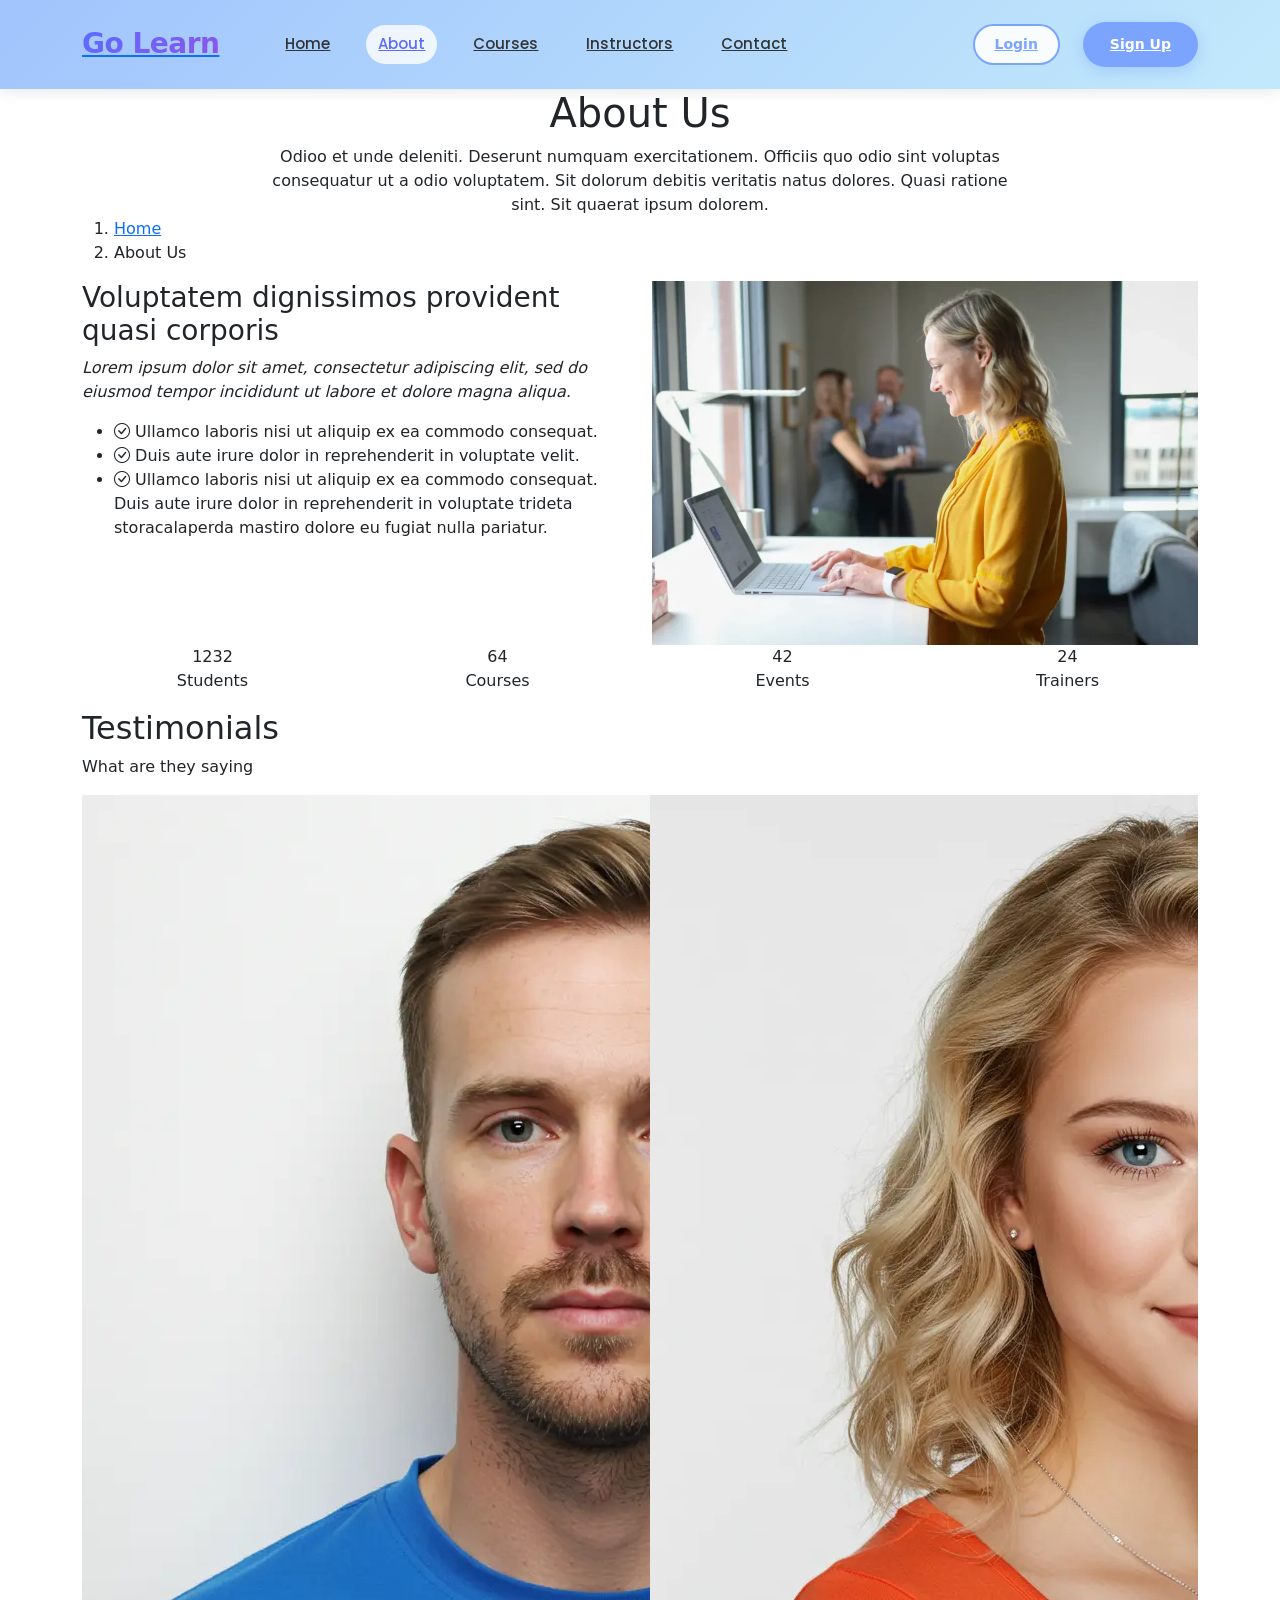
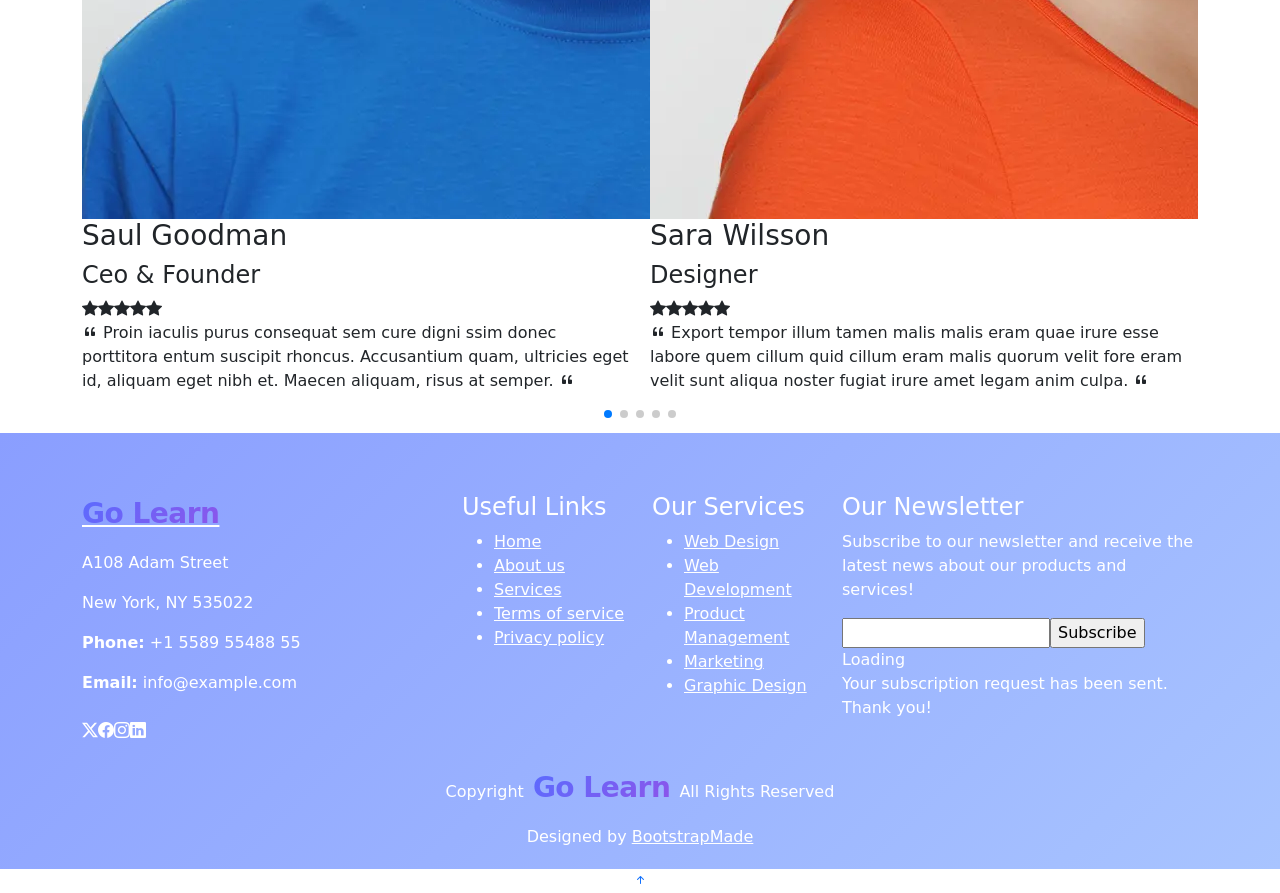
==== commit 1ef305d1: "push" ====
--- a/about.html
+++ b/about.html
@@ -106,7 +106,7 @@
           <div class="row d-flex justify-content-center text-center">
             <div class="col-lg-8">
               <h1>About Us<br></h1>
-              <p class="mb-0">Odio et unde deleniti. Deserunt numquam exercitationem. Officiis quo odio sint voluptas consequatur ut a odio voluptatem. Sit dolorum debitis veritatis natus dolores. Quasi ratione sint. Sit quaerat ipsum dolorem.</p>
+              <p class="mb-0">Odioo et unde deleniti. Deserunt numquam exercitationem. Officiis quo odio sint voluptas consequatur ut a odio voluptatem. Sit dolorum debitis veritatis natus dolores. Quasi ratione sint. Sit quaerat ipsum dolorem.</p>
             </div>
           </div>
         </div>
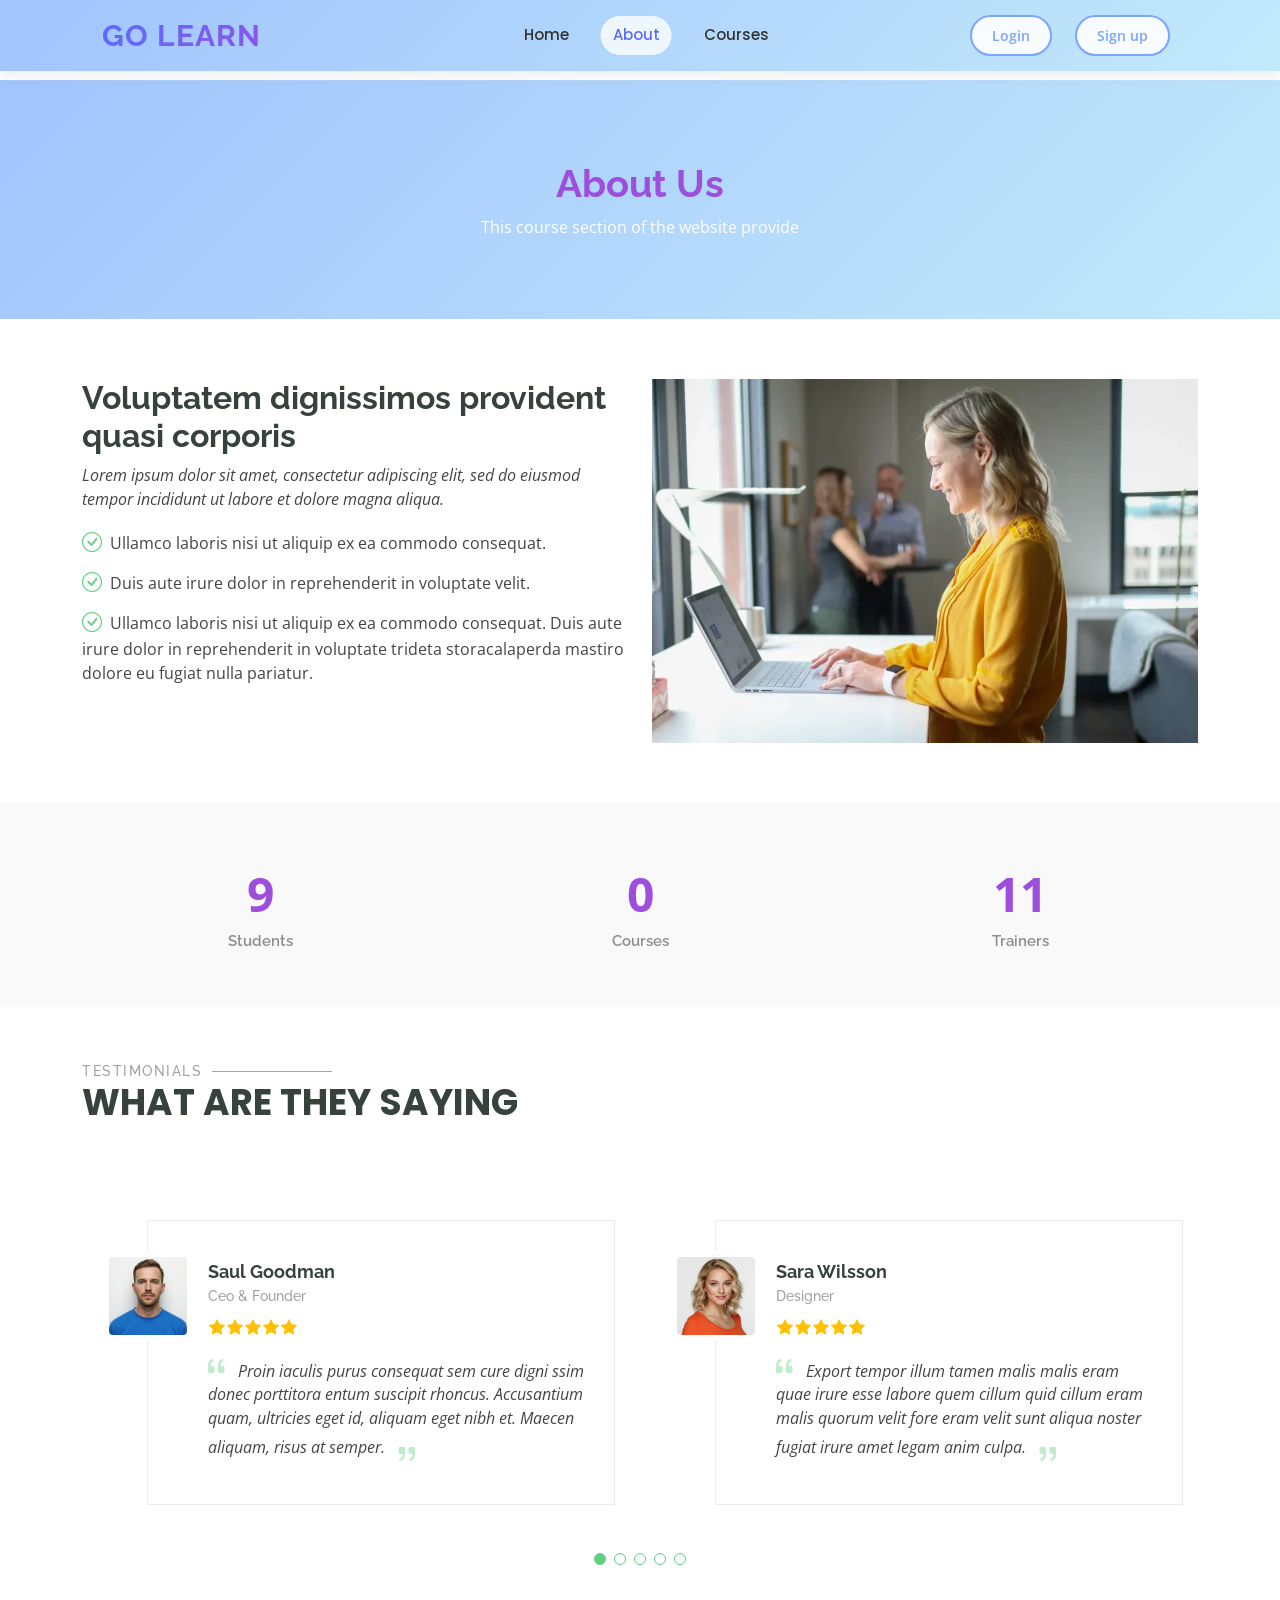
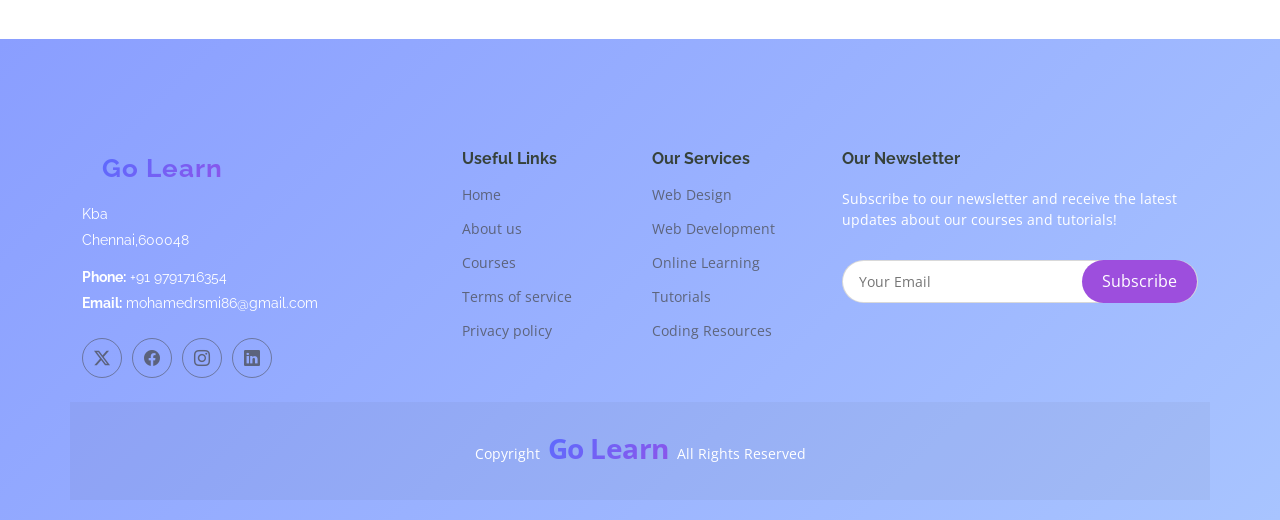
==== commit 072316c9: "today commit" ====
--- a/about.html
+++ b/about.html
@@ -9,8 +9,8 @@
   <meta name="keywords" content="">
 
   <!-- Favicons -->
-  <link href="assets/img/favicon.png" rel="icon">
-  <link href="assets/img/apple-touch-icon.png" rel="apple-touch-icon">
+  <link href="assets/img/logo.jpg" rel="icon">
+  <link href="assets/img/logo.jpg" rel="apple-touch-icon">
 
   <!-- Fonts -->
   <link href="https://fonts.googleapis.com" rel="preconnect">
@@ -28,6 +28,26 @@
   <link href="assets/css/main.css" rel="stylesheet">
   <!-- Custom CSS -->
   <link href="assets/css/custom.css" rel="stylesheet">
+  <style>
+    /* Minimal CSS to make header fixed without affecting original styles */
+    .header {
+      position: fixed;
+      top: 0;
+      left: 0;
+      right: 0;
+      z-index: 1030;
+    }
+    
+    /* Add padding to body to prevent content from being hidden under fixed header */
+    body {
+      padding-top: 80px;
+    }
+    
+    /* Ensure smooth scrolling */
+    html {
+      scroll-padding-top: 80px;
+    }
+  </style>
 
   <!-- =======================================================
   * Template Name: Mentor
@@ -51,15 +71,13 @@
           <li><a href="index.html">Home</a></li>
           <li><a href="about.html" class="active">About</a></li>
           <li><a href="courses.html">Courses</a></li>
-          <li><a href="trainers.html">Instructors</a></li>
-          <li><a href="contact.html">Contact</a></li>
         </ul>
         <i class="mobile-nav-toggle d-xl-none bi bi-list"></i>
       </nav>
 
       <div class="header-actions">
         <a href="login.html" class="btn-login me-2">Login</a>
-        <a href="register.html" class="btn-getstarted">Sign Up</a>
+        <a href="login.html" class="btn-login me-2">Sign up</a>
       </div>
     </div>
   </header>
@@ -100,25 +118,21 @@
   <main class="main">
 
     <!-- Page Title -->
-    <div class="page-title" data-aos="fade">
+    <div class="page-title" data-aos="fade" style="background: linear-gradient(135deg, #a1c4fd 0%, #c2e9fb 100%);">
       <div class="heading">
         <div class="container">
           <div class="row d-flex justify-content-center text-center">
             <div class="col-lg-8">
-              <h1>About Us<br></h1>
-              <p class="mb-0">Odioo et unde deleniti. Deserunt numquam exercitationem. Officiis quo odio sint voluptas consequatur ut a odio voluptatem. Sit dolorum debitis veritatis natus dolores. Quasi ratione sint. Sit quaerat ipsum dolorem.</p>
+              <h1 style="color: #9D4EDD;">About Us<br></h1>
+              <p class="mb-0 typewriter-text" id="about-typewriter">This course section of the website provides learners with easy-to-understand lessons on the fundamentals of front-end development. It includes video tutorials, structured modules, and short quizzes to help users learn HTML, CSS, and JavaScript step by step.
+
+The platform is designed for beginners, offering clear explanations, practical examples, and hands-on practice. Each course is divided into small, manageable lessons so learners can study at their own pace.
+
+By completing the modules, users build a strong foundation in web development and can earn a certificate as proof of their progress..</p>
             </div>
           </div>
         </div>
       </div>
-      <nav class="breadcrumbs">
-        <div class="container">
-          <ol>
-            <li><a href="index.html">Home</a></li>
-            <li class="current">About Us<br></li>
-          </ol>
-        </div>
-      </nav>
     </div><!-- End Page Title -->
 
     <!-- About Us Section -->
@@ -151,45 +165,40 @@
 
     </section><!-- /About Us Section -->
 
+   
     <!-- Counts Section -->
     <section id="counts" class="section counts light-background">
-
+      <style>
+        .purecounter {
+          color: #9D4EDD !important;
+          font-weight: 700;
+          font-size: 2.5rem;
+        }
+      </style>
       <div class="container" data-aos="fade-up" data-aos-delay="100">
-
         <div class="row gy-4">
-
-          <div class="col-lg-3 col-md-6">
+          <div class="col-lg-4 col-md-6">
             <div class="stats-item text-center w-100 h-100">
-              <span data-purecounter-start="0" data-purecounter-end="1232" data-purecounter-duration="1" class="purecounter"></span>
+              <span data-purecounter-start="0" data-purecounter-end="20" data-purecounter-duration="1" class="purecounter"></span>
               <p>Students</p>
             </div>
           </div><!-- End Stats Item -->
 
-          <div class="col-lg-3 col-md-6">
+          <div class="col-lg-4 col-md-6">
             <div class="stats-item text-center w-100 h-100">
-              <span data-purecounter-start="0" data-purecounter-end="64" data-purecounter-duration="1" class="purecounter"></span>
+              <span data-purecounter-start="0" data-purecounter-end="1" data-purecounter-duration="1" class="purecounter"></span>
               <p>Courses</p>
             </div>
           </div><!-- End Stats Item -->
 
-          <div class="col-lg-3 col-md-6">
-            <div class="stats-item text-center w-100 h-100">
-              <span data-purecounter-start="0" data-purecounter-end="42" data-purecounter-duration="1" class="purecounter"></span>
-              <p>Events</p>
-            </div>
-          </div><!-- End Stats Item -->
-
-          <div class="col-lg-3 col-md-6">
+          <div class="col-lg-4 col-md-6">
             <div class="stats-item text-center w-100 h-100">
               <span data-purecounter-start="0" data-purecounter-end="24" data-purecounter-duration="1" class="purecounter"></span>
               <p>Trainers</p>
             </div>
           </div><!-- End Stats Item -->
-
-        </div>
-
-      </div>
-
+        </div>
+      </div>
     </section><!-- /Counts Section -->
 
     <!-- Testimonials Section -->
@@ -340,10 +349,10 @@
             <span class="sitename">Go Learn</span>
           </a>
           <div class="footer-contact pt-3">
-            <p>A108 Adam Street</p>
-            <p>New York, NY 535022</p>
-            <p class="mt-3"><strong>Phone:</strong> <span>+1 5589 55488 55</span></p>
-            <p><strong>Email:</strong> <span>info@example.com</span></p>
+            <p>Kba </p>
+            <p>Chennai,600048</p>
+            <p class="mt-3"><strong>Phone:</strong> <span>+91 9791716354</span></p>
+            <p><strong>Email:</strong> <span>mohamedrsmi86@gmail.com</span></p>
           </div>
           <div class="social-links d-flex mt-4">
             <a href=""><i class="bi bi-twitter-x"></i></a>
@@ -356,9 +365,9 @@
         <div class="col-lg-2 col-md-3 footer-links">
           <h4>Useful Links</h4>
           <ul>
-            <li><a href="#">Home</a></li>
-            <li><a href="#">About us</a></li>
-            <li><a href="#">Services</a></li>
+            <li><a href="index.html">Home</a></li>
+            <li><a href="about.html">About us</a></li>
+            <li><a href="courses.html">Courses</a></li>
             <li><a href="#">Terms of service</a></li>
             <li><a href="#">Privacy policy</a></li>
           </ul>
@@ -369,17 +378,17 @@
           <ul>
             <li><a href="#">Web Design</a></li>
             <li><a href="#">Web Development</a></li>
-            <li><a href="#">Product Management</a></li>
-            <li><a href="#">Marketing</a></li>
-            <li><a href="#">Graphic Design</a></li>
+            <li><a href="#">Online Learning</a></li>
+            <li><a href="#">Tutorials</a></li>
+            <li><a href="#">Coding Resources</a></li>
           </ul>
         </div>
 
         <div class="col-lg-4 col-md-12 footer-newsletter">
           <h4>Our Newsletter</h4>
-          <p>Subscribe to our newsletter and receive the latest news about our products and services!</p>
+          <p>Subscribe to our newsletter and receive the latest updates about our courses and tutorials!</p>
           <form action="forms/newsletter.php" method="post" class="php-email-form">
-            <div class="newsletter-form"><input type="email" name="email"><input type="submit" value="Subscribe"></div>
+            <div class="newsletter-form"><input type="email" name="email" placeholder="Your Email"><input type="submit" value="Subscribe"></div>
             <div class="loading">Loading</div>
             <div class="error-message"></div>
             <div class="sent-message">Your subscription request has been sent. Thank you!</div>
@@ -395,14 +404,12 @@
         <!-- All the links in the footer should remain intact. -->
         <!-- You can delete the links only if you've purchased the pro version. -->
         <!-- Licensing information: https://bootstrapmade.com/license/ -->
-        <!-- Purchase the pro version with working PHP/AJAX contact form: [buy-url] -->
-        Designed by <a href="https://bootstrapmade.com/">BootstrapMade</a>
+        <!-- Purchase the pro version with working PHP/AJAX newsletter form: [buy-url] -->
+        <!-- Designed by <a href="https://bootstrapmade.com/">BootstrapMade</a> -->
       </div>
     </div>
 
-  </footer>
-
-  <!-- Scroll Top -->
+  </footer><!-- End Footer -->
   <a href="#" id="scroll-top" class="scroll-top d-flex align-items-center justify-content-center"><i class="bi bi-arrow-up-short"></i></a>
 
   <!-- Preloader -->
@@ -419,6 +426,32 @@
   <!-- Main JS File -->
   <script src="assets/js/main.js"></script>
 
+  <script>
+    // Lightweight typewriter effect for the About description paragraph
+    document.addEventListener('DOMContentLoaded', function () {
+      var el = document.getElementById('about-typewriter');
+      if (!el) return;
+
+      var fullText = el.textContent; // keep exact text, including spaces
+      el.textContent = '';
+
+      var index = 0;
+      var speed = 20; // milliseconds per character for smooth typing
+
+      function typeNext() {
+        if (index < fullText.length) {
+          el.textContent += fullText.charAt(index);
+          index++;
+          window.requestAnimationFrame(function () {
+            setTimeout(typeNext, speed);
+          });
+        }
+      }
+
+      typeNext();
+    });
+  </script>
+
 </body>
 
 </html>
--- a/assets/css/main.css
+++ b/assets/css/main.css
@@ -656,14 +656,15 @@
   font-size: 16px;
   padding: 0 20px 2px 20px;
   margin: -7px -8px -7px 0;
-  background: var(--accent-color);
+  background: #9D4EDD;
   color: var(--contrast-color);
   transition: 0.3s;
   border-radius: 50px;
 }
 
 .footer .footer-newsletter .newsletter-form input[type=submit]:hover {
-  background: color-mix(in srgb, var(--accent-color), transparent 20%);
+  background: #8a3fd4;
+  box-shadow: 0 0 0 2px rgba(157, 78, 221, 0.3);
 }
 
 .footer .copyright {
@@ -931,8 +932,9 @@
 }
 
 .hero .btn-get-started:hover {
-  background: var(--accent-color);
-  border: 2px solid var(--accent-color);
+  background: #9D4EDD;
+  border: 2px solid #9D4EDD;
+  box-shadow: 0 0 0 2px rgba(157, 78, 221, 0.3);
 }
 
 @media (max-width: 768px) {
--- a/assets/css/custom.css
+++ b/assets/css/custom.css
@@ -18,6 +18,9 @@
   box-shadow: var(--shadow-sm);
   position: relative;
   z-index: 997;
+  display: flex;
+  justify-content: space-between;
+  align-items: center;
 }
 
 .sitename {
@@ -34,7 +37,11 @@
 }
 
 .navmenu {
-  margin-left: 30px;
+  position: absolute;
+  left: 50%;
+  transform: translateX(-50%);
+  margin: 0;
+  padding: 0;
 }
 
 .navmenu ul {
@@ -43,12 +50,15 @@
   display: flex;
   list-style: none;
   align-items: center;
+  justify-content: center;
+  gap: 20px;
 }
 
 .navmenu > ul > li {
   position: relative;
   white-space: nowrap;
-  padding: 10px 0 10px 24px;
+  padding: 10px 0;
+  margin: 0;
 }
 
 .navmenu a {
@@ -80,6 +90,12 @@
   display: flex;
   align-items: center;
   gap: 15px;
+  padding-right: 20px;
+}
+
+.logo {
+  padding-left: 20px;
+  z-index: 2;
 }
 
 .btn-login {
@@ -206,8 +222,14 @@
 
 /* Responsive */
 @media (max-width: 1200px) {
+  .navmenu {
+    position: absolute;
+    left: 50%;
+    transform: translateX(-50%);
+  }
   .navmenu > ul > li {
-    padding: 10px 0 10px 15px;
+    padding: 10px 0;
+    margin: 0 8px;
   }
 }
 
@@ -219,8 +241,9 @@
   .navmenu {
     position: fixed;
     top: 70px;
-    right: -100%;
-    width: 80%;
+    left: 0;
+    right: 0;
+    width: 100%;
     height: calc(100vh - 70px);
     background: #fff;
     overflow-y: auto;
@@ -228,6 +251,10 @@
     z-index: 999;
     padding: 20px;
     box-shadow: -5px 0 15px rgba(0, 0, 0, 0.1);
+    transform: none;
+    display: flex;
+    justify-content: center;
+    align-items: flex-start;
   }
   
   .navmenu.mobile-nav-active {
@@ -241,6 +268,7 @@
   
   .navmenu > ul > li {
     padding: 10px 0;
+    margin-right: 0;
     border-bottom: 1px solid #eee;
   }
   
@@ -259,3 +287,36 @@
     margin-left: auto;
   }
 }
+
+/* Scroll Top Button */
+.scroll-top {
+  position: fixed;
+  visibility: hidden;
+  opacity: 0;
+  right: 20px;
+  bottom: 20px;
+  z-index: 9999;
+  background: #9D4EDD;
+  width: 40px;
+  height: 40px;
+  border-radius: 50%;
+  transition: all 0.4s;
+  color: #fff;
+  font-size: 24px;
+  line-height: 0;
+  text-align: center;
+  padding-top: 8px;
+  box-shadow: 0 4px 10px rgba(157, 78, 221, 0.3);
+}
+
+.scroll-top:hover {
+  background: #7B2CBF;
+  color: #fff;
+  transform: translateY(-3px);
+  box-shadow: 0 6px 15px rgba(157, 78, 221, 0.4);
+}
+
+.scroll-top.active {
+  visibility: visible;
+  opacity: 1;
+}
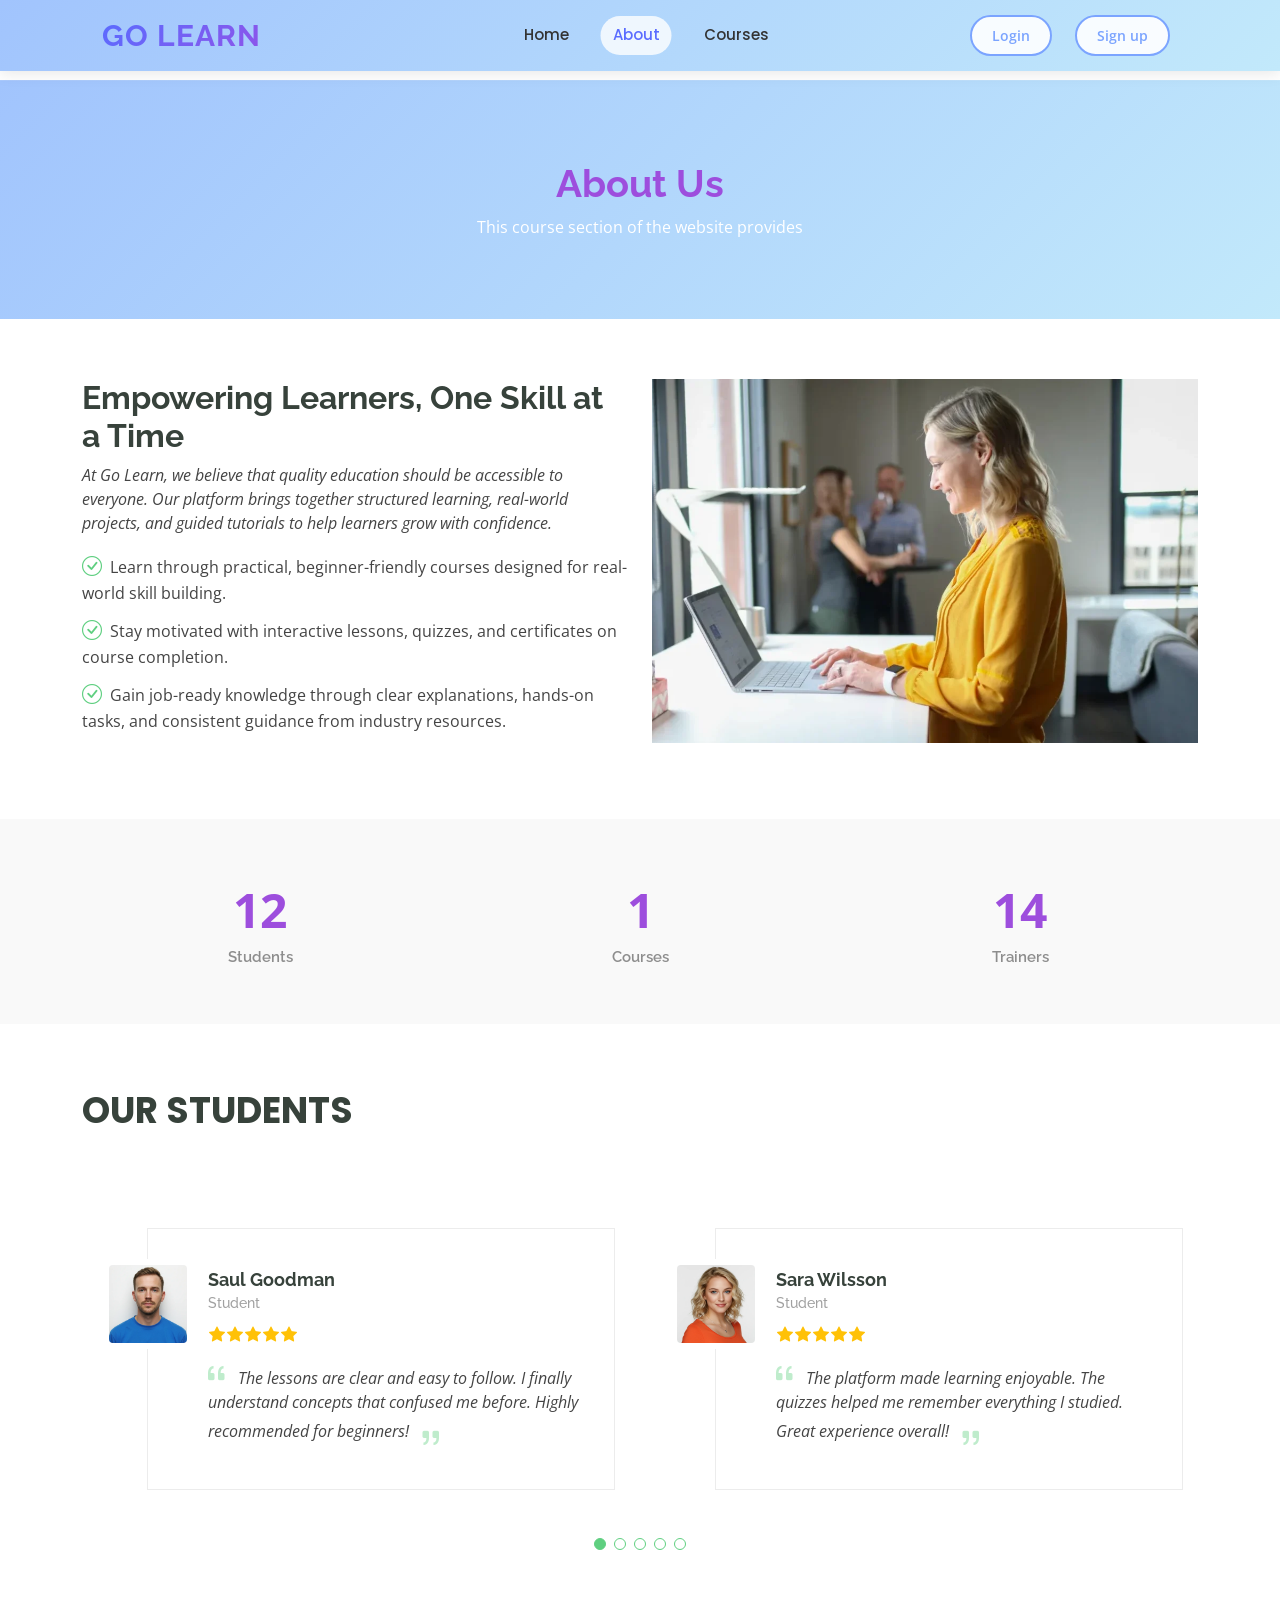
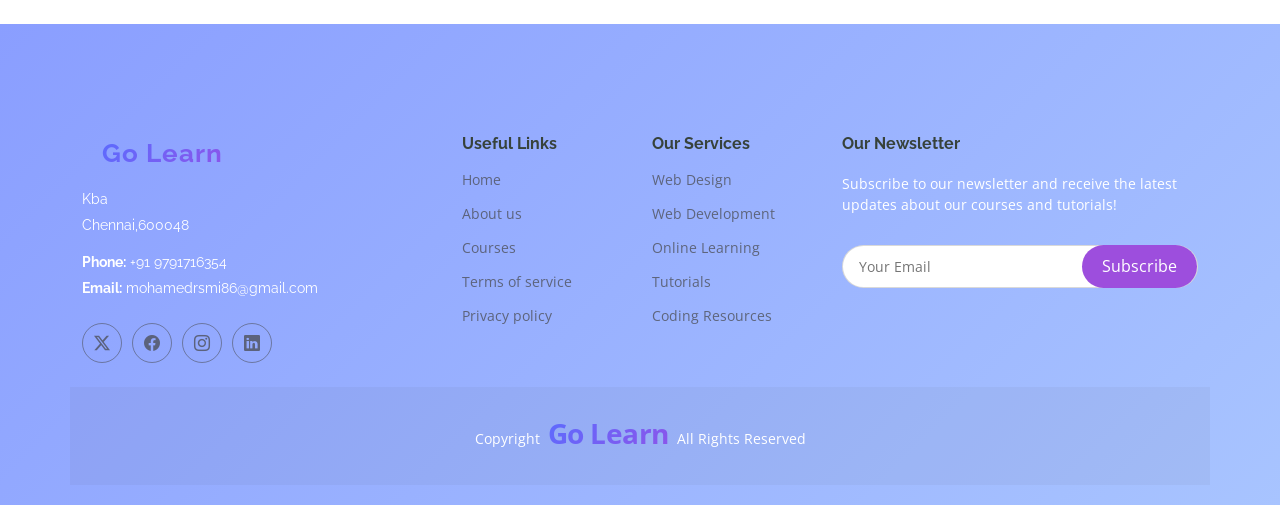
==== commit 18bc8750: "commit" ====
--- a/about.html
+++ b/about.html
@@ -15,7 +15,9 @@
   <!-- Fonts -->
   <link href="https://fonts.googleapis.com" rel="preconnect">
   <link href="https://fonts.gstatic.com" rel="preconnect" crossorigin>
-  <link href="https://fonts.googleapis.com/css2?family=Open+Sans:ital,wght@0,300;0,400;0,500;0,600;0,700;0,800;1,300;1,400;1,500;1,600;1,700;1,800&family=Poppins:ital,wght@0,100;0,200;0,300;0,400;0,500;0,600;0,700;0,800;0,900;1,100;1,200;1,300;1,400;1,500;1,600;1,700;1,800;1,900&family=Raleway:ital,wght@0,100;0,200;0,300;0,400;0,500;0,600;0,700;0,800;0,900;1,100;1,200;1,300;1,400;1,500;1,600;1,700;1,800;1,900&display=swap" rel="stylesheet">
+  <link
+    href="https://fonts.googleapis.com/css2?family=Open+Sans:ital,wght@0,300;0,400;0,500;0,600;0,700;0,800;1,300;1,400;1,500;1,600;1,700;1,800&family=Poppins:ital,wght@0,100;0,200;0,300;0,400;0,500;0,600;0,700;0,800;0,900;1,100;1,200;1,300;1,400;1,500;1,600;1,700;1,800;1,900&family=Raleway:ital,wght@0,100;0,200;0,300;0,400;0,500;0,600;0,700;0,800;0,900;1,100;1,200;1,300;1,400;1,500;1,600;1,700;1,800;1,900&display=swap"
+    rel="stylesheet">
 
   <!-- Vendor CSS Files -->
   <link href="assets/vendor/bootstrap/css/bootstrap.min.css" rel="stylesheet">
@@ -37,12 +39,12 @@
       right: 0;
       z-index: 1030;
     }
-    
+
     /* Add padding to body to prevent content from being hidden under fixed header */
     body {
       padding-top: 80px;
     }
-    
+
     /* Ensure smooth scrolling */
     html {
       scroll-padding-top: 80px;
@@ -84,18 +86,18 @@
 
   <!-- Navigation Script -->
   <script>
-    document.addEventListener('DOMContentLoaded', function() {
+    document.addEventListener('DOMContentLoaded', function () {
       const mobileNavToggle = document.querySelector('.mobile-nav-toggle');
       const navmenu = document.getElementById('navmenu');
-      
+
       if (mobileNavToggle && navmenu) {
-        mobileNavToggle.addEventListener('click', function(e) {
+        mobileNavToggle.addEventListener('click', function (e) {
           navmenu.classList.toggle('mobile-nav-active');
           this.classList.toggle('bi-list');
           this.classList.toggle('bi-x');
         });
       }
-      
+
       // Close mobile menu when clicking on a nav link
       document.querySelectorAll('#navmenu a').forEach(navLink => {
         navLink.addEventListener('click', () => {
@@ -104,7 +106,7 @@
           }
         });
       });
-      
+
       // Set active class based on current page
       const currentPage = window.location.pathname.split('/').pop() || 'index.html';
       document.querySelectorAll('#navmenu a').forEach(link => {
@@ -124,11 +126,16 @@
           <div class="row d-flex justify-content-center text-center">
             <div class="col-lg-8">
               <h1 style="color: #9D4EDD;">About Us<br></h1>
-              <p class="mb-0 typewriter-text" id="about-typewriter">This course section of the website provides learners with easy-to-understand lessons on the fundamentals of front-end development. It includes video tutorials, structured modules, and short quizzes to help users learn HTML, CSS, and JavaScript step by step.
-
-The platform is designed for beginners, offering clear explanations, practical examples, and hands-on practice. Each course is divided into small, manageable lessons so learners can study at their own pace.
-
-By completing the modules, users build a strong foundation in web development and can earn a certificate as proof of their progress..</p>
+              <p class="mb-0 typewriter-text" id="about-typewriter">This course section of the website provides learners
+                with easy-to-understand lessons on the fundamentals of front-end development. It includes video
+                tutorials, structured modules, and short quizzes to help users learn HTML, CSS, and JavaScript step by
+                step.
+
+                The platform is designed for beginners, offering clear explanations, practical examples, and hands-on
+                practice. Each course is divided into small, manageable lessons so learners can study at their own pace.
+
+                By completing the modules, users build a strong foundation in web development and can earn a certificate
+                as proof of their progress..</p>
             </div>
           </div>
         </div>
@@ -147,16 +154,21 @@
           </div>
 
           <div class="col-lg-6 order-2 order-lg-1 content" data-aos="fade-up" data-aos-delay="200">
-            <h3>Voluptatem dignissimos provident quasi corporis</h3>
+            <h3>Empowering Learners, One Skill at a Time</h3>
             <p class="fst-italic">
-              Lorem ipsum dolor sit amet, consectetur adipiscing elit, sed do eiusmod tempor incididunt ut labore et dolore
-              magna aliqua.
+              At Go Learn, we believe that quality education should be accessible to everyone. Our platform brings
+              together structured learning, real-world projects, and guided tutorials to help learners grow with
+              confidence.
             </p>
             <ul>
-              <li><i class="bi bi-check-circle"></i> <span>Ullamco laboris nisi ut aliquip ex ea commodo consequat.</span></li>
-              <li><i class="bi bi-check-circle"></i> <span>Duis aute irure dolor in reprehenderit in voluptate velit.</span></li>
-              <li><i class="bi bi-check-circle"></i> <span>Ullamco laboris nisi ut aliquip ex ea commodo consequat. Duis aute irure dolor in reprehenderit in voluptate trideta storacalaperda mastiro dolore eu fugiat nulla pariatur.</span></li>
+              <li><i class="bi bi-check-circle"></i> <span>Learn through practical, beginner-friendly courses designed
+                  for real-world skill building.</span></li>
+              <li><i class="bi bi-check-circle"></i> <span>Stay motivated with interactive lessons, quizzes, and
+                  certificates on course completion.</span></li>
+              <li><i class="bi bi-check-circle"></i> <span>Gain job-ready knowledge through clear explanations, hands-on
+                  tasks, and consistent guidance from industry resources.</span></li>
             </ul>
+
           </div>
 
         </div>
@@ -165,7 +177,7 @@
 
     </section><!-- /About Us Section -->
 
-   
+
     <!-- Counts Section -->
     <section id="counts" class="section counts light-background">
       <style>
@@ -179,21 +191,24 @@
         <div class="row gy-4">
           <div class="col-lg-4 col-md-6">
             <div class="stats-item text-center w-100 h-100">
-              <span data-purecounter-start="0" data-purecounter-end="20" data-purecounter-duration="1" class="purecounter"></span>
+              <span data-purecounter-start="0" data-purecounter-end="20" data-purecounter-duration="1"
+                class="purecounter"></span>
               <p>Students</p>
             </div>
           </div><!-- End Stats Item -->
 
           <div class="col-lg-4 col-md-6">
             <div class="stats-item text-center w-100 h-100">
-              <span data-purecounter-start="0" data-purecounter-end="1" data-purecounter-duration="1" class="purecounter"></span>
+              <span data-purecounter-start="0" data-purecounter-end="1" data-purecounter-duration="1"
+                class="purecounter"></span>
               <p>Courses</p>
             </div>
           </div><!-- End Stats Item -->
 
           <div class="col-lg-4 col-md-6">
             <div class="stats-item text-center w-100 h-100">
-              <span data-purecounter-start="0" data-purecounter-end="24" data-purecounter-duration="1" class="purecounter"></span>
+              <span data-purecounter-start="0" data-purecounter-end="24" data-purecounter-duration="1"
+                class="purecounter"></span>
               <p>Trainers</p>
             </div>
           </div><!-- End Stats Item -->
@@ -206,8 +221,8 @@
 
       <!-- Section Title -->
       <div class="container section-title" data-aos="fade-up">
-        <h2>Testimonials</h2>
-        <p>What are they saying</p>
+        
+        <p>Our Students</p>
       </div><!-- End Section Title -->
 
       <div class="container" data-aos="fade-up" data-aos-delay="100">
@@ -240,95 +255,101 @@
           </script>
           <div class="swiper-wrapper">
 
-            <div class="swiper-slide">
-              <div class="testimonial-wrap">
-                <div class="testimonial-item">
-                  <img src="assets/img/person/person-m-9.webp" class="testimonial-img" alt="">
-                  <h3>Saul Goodman</h3>
-                  <h4>Ceo &amp; Founder</h4>
-                  <div class="stars">
-                    <i class="bi bi-star-fill"></i><i class="bi bi-star-fill"></i><i class="bi bi-star-fill"></i><i class="bi bi-star-fill"></i><i class="bi bi-star-fill"></i>
-                  </div>
-                  <p>
-                    <i class="bi bi-quote quote-icon-left"></i>
-                    <span>Proin iaculis purus consequat sem cure digni ssim donec porttitora entum suscipit rhoncus. Accusantium quam, ultricies eget id, aliquam eget nibh et. Maecen aliquam, risus at semper.</span>
-                    <i class="bi bi-quote quote-icon-right"></i>
-                  </p>
-                </div>
-              </div>
-            </div><!-- End testimonial item -->
-
-            <div class="swiper-slide">
-              <div class="testimonial-wrap">
-                <div class="testimonial-item">
-                  <img src="assets/img/person/person-f-5.webp" class="testimonial-img" alt="">
-                  <h3>Sara Wilsson</h3>
-                  <h4>Designer</h4>
-                  <div class="stars">
-                    <i class="bi bi-star-fill"></i><i class="bi bi-star-fill"></i><i class="bi bi-star-fill"></i><i class="bi bi-star-fill"></i><i class="bi bi-star-fill"></i>
-                  </div>
-                  <p>
-                    <i class="bi bi-quote quote-icon-left"></i>
-                    <span>Export tempor illum tamen malis malis eram quae irure esse labore quem cillum quid cillum eram malis quorum velit fore eram velit sunt aliqua noster fugiat irure amet legam anim culpa.</span>
-                    <i class="bi bi-quote quote-icon-right"></i>
-                  </p>
-                </div>
-              </div>
-            </div><!-- End testimonial item -->
-
-            <div class="swiper-slide">
-              <div class="testimonial-wrap">
-                <div class="testimonial-item">
-                  <img src="assets/img/person/person-f-12.webp" class="testimonial-img" alt="">
-                  <h3>Jena Karlis</h3>
-                  <h4>Store Owner</h4>
-                  <div class="stars">
-                    <i class="bi bi-star-fill"></i><i class="bi bi-star-fill"></i><i class="bi bi-star-fill"></i><i class="bi bi-star-fill"></i><i class="bi bi-star-fill"></i>
-                  </div>
-                  <p>
-                    <i class="bi bi-quote quote-icon-left"></i>
-                    <span>Enim nisi quem export duis labore cillum quae magna enim sint quorum nulla quem veniam duis minim tempor labore quem eram duis noster aute amet eram fore quis sint minim.</span>
-                    <i class="bi bi-quote quote-icon-right"></i>
-                  </p>
-                </div>
-              </div>
-            </div><!-- End testimonial item -->
-
-            <div class="swiper-slide">
-              <div class="testimonial-wrap">
-                <div class="testimonial-item">
-                  <img src="assets/img/person/person-m-12.webp" class="testimonial-img" alt="">
-                  <h3>Matt Brandon</h3>
-                  <h4>Freelancer</h4>
-                  <div class="stars">
-                    <i class="bi bi-star-fill"></i><i class="bi bi-star-fill"></i><i class="bi bi-star-fill"></i><i class="bi bi-star-fill"></i><i class="bi bi-star-fill"></i>
-                  </div>
-                  <p>
-                    <i class="bi bi-quote quote-icon-left"></i>
-                    <span>Fugiat enim eram quae cillum dolore dolor amet nulla culpa multos export minim fugiat minim velit minim dolor enim duis veniam ipsum anim magna sunt elit fore quem dolore labore illum veniam.</span>
-                    <i class="bi bi-quote quote-icon-right"></i>
-                  </p>
-                </div>
-              </div>
-            </div><!-- End testimonial item -->
-
-            <div class="swiper-slide">
-              <div class="testimonial-wrap">
-                <div class="testimonial-item">
-                  <img src="assets/img/person/person-m-13.webp" class="testimonial-img" alt="">
-                  <h3>John Larson</h3>
-                  <h4>Entrepreneur</h4>
-                  <div class="stars">
-                    <i class="bi bi-star-fill"></i><i class="bi bi-star-fill"></i><i class="bi bi-star-fill"></i><i class="bi bi-star-fill"></i><i class="bi bi-star-fill"></i>
-                  </div>
-                  <p>
-                    <i class="bi bi-quote quote-icon-left"></i>
-                    <span>Quis quorum aliqua sint quem legam fore sunt eram irure aliqua veniam tempor noster veniam enim culpa labore duis sunt culpa nulla illum cillum fugiat legam esse veniam culpa fore nisi cillum quid.</span>
-                    <i class="bi bi-quote quote-icon-right"></i>
-                  </p>
-                </div>
-              </div>
-            </div><!-- End testimonial item -->
+           <div class="swiper-slide">
+  <div class="testimonial-wrap">
+    <div class="testimonial-item">
+      <img src="assets/img/person/person-m-9.webp" class="testimonial-img" alt="">
+      <h3>Saul Goodman</h3>
+      <h4>Student</h4>
+      <div class="stars">
+        <i class="bi bi-star-fill"></i><i class="bi bi-star-fill"></i><i class="bi bi-star-fill"></i><i
+          class="bi bi-star-fill"></i><i class="bi bi-star-fill"></i>
+      </div>
+      <p>
+        <i class="bi bi-quote quote-icon-left"></i>
+        <span>The lessons are clear and easy to follow. I finally understand concepts that confused me before. Highly recommended for beginners!</span>
+        <i class="bi bi-quote quote-icon-right"></i>
+      </p>
+    </div>
+  </div>
+</div>
+
+<div class="swiper-slide">
+  <div class="testimonial-wrap">
+    <div class="testimonial-item">
+      <img src="assets/img/person/person-f-5.webp" class="testimonial-img" alt="">
+      <h3>Sara Wilsson</h3>
+      <h4>Student</h4>
+      <div class="stars">
+        <i class="bi bi-star-fill"></i><i class="bi bi-star-fill"></i><i class="bi bi-star-fill"></i><i
+          class="bi bi-star-fill"></i><i class="bi bi-star-fill"></i>
+      </div>
+      <p>
+        <i class="bi bi-quote quote-icon-left"></i>
+        <span>The platform made learning enjoyable. The quizzes helped me remember everything I studied. Great experience overall!</span>
+        <i class="bi bi-quote quote-icon-right"></i>
+      </p>
+    </div>
+  </div>
+</div>
+
+<div class="swiper-slide">
+  <div class="testimonial-wrap">
+    <div class="testimonial-item">
+      <img src="assets/img/person/person-f-12.webp" class="testimonial-img" alt="">
+      <h3>Jena Karlis</h3>
+      <h4>Student</h4>
+      <div class="stars">
+        <i class="bi bi-star-fill"></i><i class="bi bi-star-fill"></i><i class="bi bi-star-fill"></i><i
+          class="bi bi-star-fill"></i><i class="bi bi-star-fill"></i>
+      </div>
+      <p>
+        <i class="bi bi-quote quote-icon-left"></i>
+        <span>The step-by-step explanations are very helpful. I gained confidence in HTML and CSS thanks to these courses.</span>
+        <i class="bi bi-quote quote-icon-right"></i>
+      </p>
+    </div>
+  </div>
+</div>
+
+<div class="swiper-slide">
+  <div class="testimonial-wrap">
+    <div class="testimonial-item">
+      <img src="assets/img/person/person-m-12.webp" class="testimonial-img" alt="">
+      <h3>Matt Brandon</h3>
+      <h4>Student</h4>
+      <div class="stars">
+        <i class="bi bi-star-fill"></i><i class="bi bi-star-fill"></i><i class="bi bi-star-fill"></i><i
+          class="bi bi-star-fill"></i><i class="bi bi-star-fill"></i>
+      </div>
+      <p>
+        <i class="bi bi-quote quote-icon-left"></i>
+        <span>I loved the real-world examples! Everything is taught in a simple, beginner-friendly way. This platform improved my skills a lot.</span>
+        <i class="bi bi-quote quote-icon-right"></i>
+      </p>
+    </div>
+  </div>
+</div>
+
+<div class="swiper-slide">
+  <div class="testimonial-wrap">
+    <div class="testimonial-item">
+      <img src="assets/img/person/person-m-13.webp" class="testimonial-img" alt="">
+      <h3>John Larson</h3>
+      <h4>Student</h4>
+      <div class="stars">
+        <i class="bi bi-star-fill"></i><i class="bi bi-star-fill"></i><i class="bi bi-star-fill"></i><i
+          class="bi bi-star-fill"></i><i class="bi bi-star-fill"></i>
+      </div>
+      <p>
+        <i class="bi bi-quote quote-icon-left"></i>
+        <span>The course structure is perfect for self-paced learners. I now feel confident to build my own projects from scratch.</span>
+        <i class="bi bi-quote quote-icon-right"></i>
+      </p>
+    </div>
+  </div>
+</div>
+
 
           </div>
           <div class="swiper-pagination"></div>
@@ -388,7 +409,8 @@
           <h4>Our Newsletter</h4>
           <p>Subscribe to our newsletter and receive the latest updates about our courses and tutorials!</p>
           <form action="forms/newsletter.php" method="post" class="php-email-form">
-            <div class="newsletter-form"><input type="email" name="email" placeholder="Your Email"><input type="submit" value="Subscribe"></div>
+            <div class="newsletter-form"><input type="email" name="email" placeholder="Your Email"><input type="submit"
+                value="Subscribe"></div>
             <div class="loading">Loading</div>
             <div class="error-message"></div>
             <div class="sent-message">Your subscription request has been sent. Thank you!</div>
@@ -410,7 +432,8 @@
     </div>
 
   </footer><!-- End Footer -->
-  <a href="#" id="scroll-top" class="scroll-top d-flex align-items-center justify-content-center"><i class="bi bi-arrow-up-short"></i></a>
+  <a href="#" id="scroll-top" class="scroll-top d-flex align-items-center justify-content-center"><i
+      class="bi bi-arrow-up-short"></i></a>
 
   <!-- Preloader -->
   <div id="preloader"></div>
